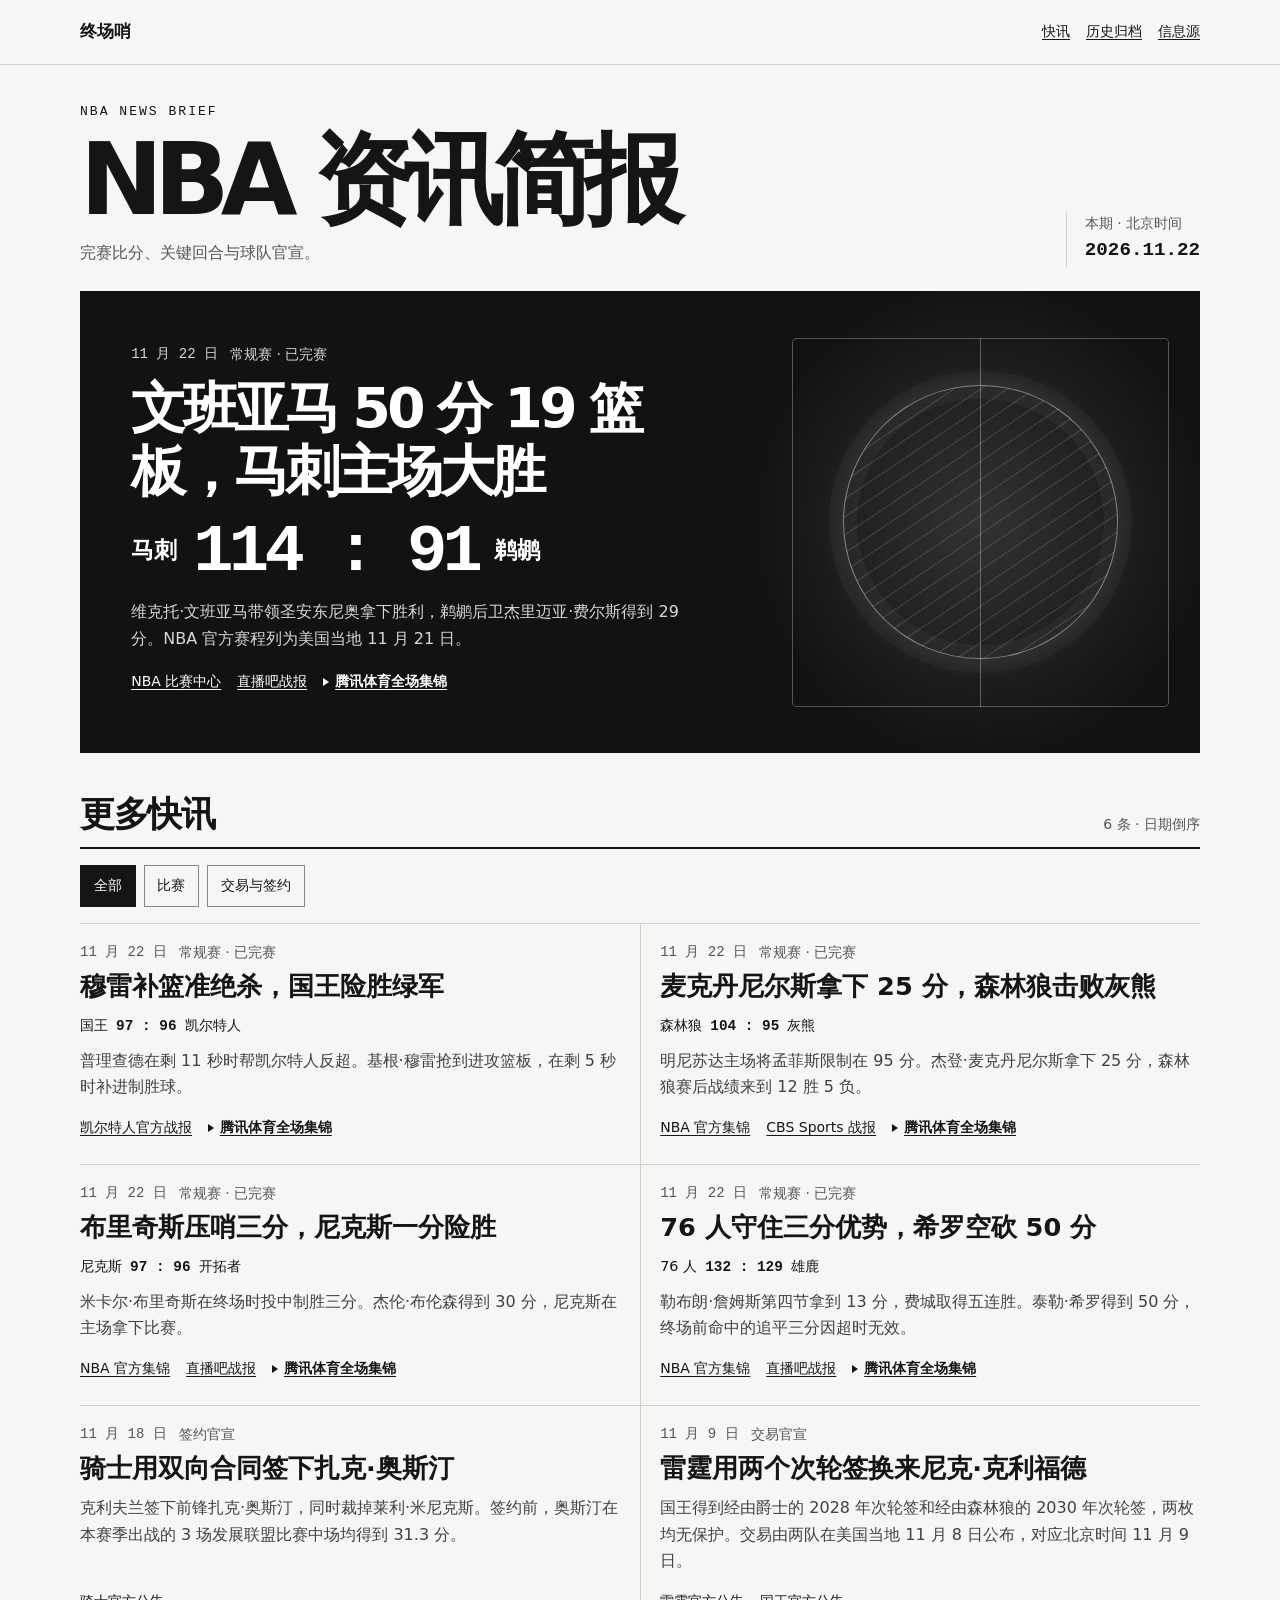
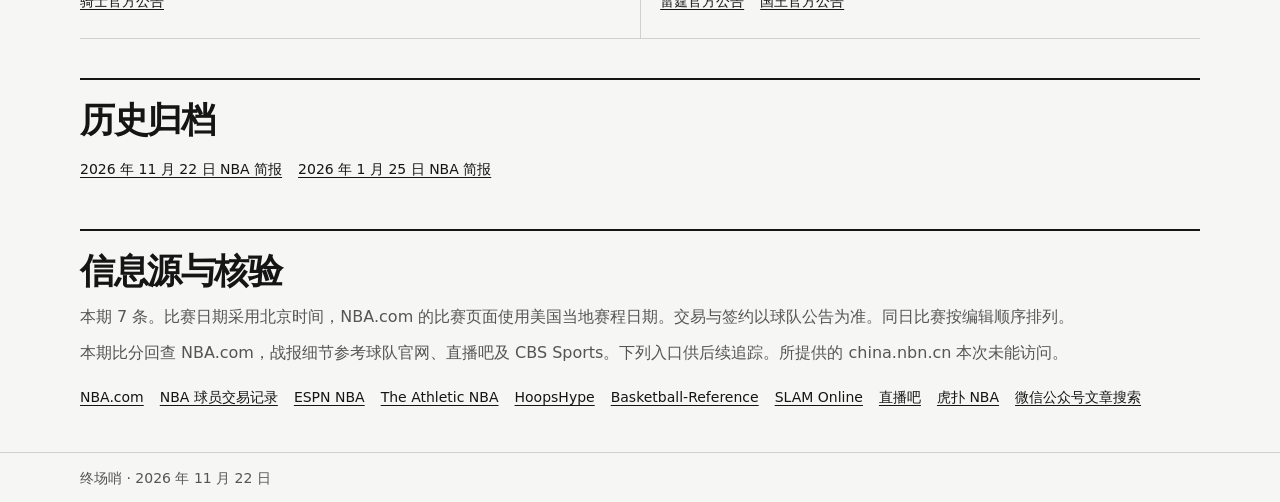
==== index.html @ c10e0331 "Add Tencent Sports full-game highlights to NBA briefs" ====
<!doctype html>
<html lang="zh-CN">
<head>
<meta charset="utf-8">
<meta name="viewport" content="width=device-width,initial-scale=1">
<meta name="description" content="面向手机阅读的 NBA 比赛战报和官方交易、签约资讯。">
<title>终场哨｜NBA 资讯简报</title>
<style>
:root{color-scheme:light;--ink:#151515;--paper:#f6f6f4;--muted:#555;--line:#d0d0cc;--mono:Consolas,"SFMono-Regular",monospace}
*{box-sizing:border-box}
body{margin:0;background:var(--paper);color:var(--ink);font:1rem/1.65 "PingFang SC","Microsoft YaHei",system-ui,sans-serif}
a{color:inherit;text-underline-offset:.24em}
a:hover{text-decoration-thickness:2px}
:focus-visible{outline:2px solid currentColor;outline-offset:4px}
.wrap{width:min(100% - 3rem,70rem);margin-inline:auto}
header{border-bottom:1px solid var(--line)}
.top{min-height:4rem;display:flex;align-items:center;justify-content:space-between;gap:1rem}
.brand{font-size:1.05rem;font-weight:800;text-decoration:none;white-space:nowrap}
nav,.links{display:flex;gap:.4rem 1rem;flex-wrap:wrap}
nav a,.links a{font-size:.875rem;display:inline-flex;align-items:center;min-height:2.5rem}
.mast{display:flex;justify-content:space-between;align-items:end;gap:1.2rem;padding:2.25rem 0 1.55rem}
.mast h1{font-size:clamp(2.65rem,8vw,6.2rem);letter-spacing:-.09em;line-height:1.08;margin:.2rem 0 .45rem}
.kicker,.issue time,.board,.score{font-family:var(--mono)}
.kicker{font-size:.82rem;letter-spacing:.15em}
.mast p,.issue,.meta,.channels p,footer{color:var(--muted)}
.mast p,.issue{margin:0}
.issue{border-left:1px solid var(--line);padding-left:1.1rem;font-size:.875rem;white-space:nowrap}
.issue time{display:block;font-size:1.2rem;font-weight:700;color:var(--ink)}
.lead{background:#121212;color:#fff;position:relative;overflow:hidden;display:grid;grid-template-columns:1.55fr 1fr}
.lead-copy{position:relative;z-index:1;padding:clamp(1.4rem,4.8vw,3.2rem)}
.meta{display:flex;gap:.3rem .75rem;flex-wrap:wrap;font-size:.875rem}
.meta time{font-family:var(--mono)}
.lead .meta,.lead-copy p{color:#d7d7d7}
.lead h2{font-size:clamp(1.95rem,4.3vw,3.7rem);letter-spacing:-.065em;line-height:1.15;margin:.7rem 0}
.lead-copy p{margin:.6rem 0}
.board{display:flex;align-items:center;gap:.75rem 1rem;flex-wrap:wrap;font-weight:700;font-size:clamp(1rem,2.4vw,1.45rem)}
.score{font-size:clamp(2.2rem,5.7vw,4.2rem);letter-spacing:-.07em;line-height:1.12}
.court{position:relative;display:grid;place-items:center;height:100%;min-height:11rem;background:radial-gradient(ellipse,#323232,#121212 73%)}
.court::before{content:"";position:absolute;inset:10% 7%;border:1px solid #ffffff47;border-radius:.3rem;background:linear-gradient(90deg,transparent calc(50% - .5px),#ffffff4d calc(50% - .5px),#ffffff4d calc(50% + .5px),transparent calc(50% + .5px))}
.court::after{content:"";width:62%;aspect-ratio:1;border-radius:50%;border:1px solid #ffffff75;box-shadow:0 0 0 14px #ffffff08,inset 0 0 0 13px #ffffff0b,0 0 32px #ffffff14;background:repeating-linear-gradient(-34deg,transparent 0 13px,#ffffff1c 14px 15px)}
.feed,.archive,.channels{margin-top:2.45rem;scroll-margin-top:1rem}
.section-head{display:flex;justify-content:space-between;align-items:end;gap:.6rem;border-bottom:2px solid;padding-bottom:.65rem}
.section-head h2,.archive h2,.channels h2{margin:0;font-size:clamp(1.5rem,3vw,2.2rem);line-height:1.25;letter-spacing:-.04em}
.section-head p{margin:0;color:var(--muted);font-size:.875rem}
.filters{display:flex;flex-wrap:wrap;gap:.5rem;margin:1rem 0}
button{background:transparent;border:1px solid #888;font:inherit;font-size:.875rem;padding:.3rem .8rem;min-height:2.65rem;cursor:pointer;color:inherit}
button[aria-pressed=true]{background:var(--ink);color:#fff;border-color:var(--ink)}
.grid{display:grid;grid-template-columns:repeat(2,minmax(0,1fr));border-top:1px solid var(--line)}
.story{min-width:0;border-bottom:1px solid var(--line);padding:1.05rem 1.2rem 1rem 0;display:flex;flex-direction:column}
.story:nth-child(even of :not([hidden])){padding-inline:1.2rem 0;border-left:1px solid var(--line)}
.story h3{margin:.35rem 0 .45rem;font-size:clamp(1.2rem,2.35vw,1.6rem);line-height:1.35}
.story p{margin:.15rem 0 .45rem;color:#414141}
.story .result{font-size:.9rem;color:var(--ink)}
.result strong{font-family:var(--mono);padding-inline:.22rem}
.story .links{margin-top:auto}
.links .video-link{font-weight:700}
.video-link::before{content:"";border-top:.33em solid transparent;border-bottom:.33em solid transparent;border-left:.47em solid currentColor;margin-right:.42em}
.archive,.channels{border-top:2px solid;padding-top:1.15rem}
.archive .links{margin-top:.45rem}
.channels{padding-bottom:2.2rem}
.channels p{margin:.65rem 0}
.channels .links{gap:.2rem 1rem}
footer{border-top:1px solid var(--line);padding:.85rem 0;font-size:.875rem}
[hidden]{display:none!important}
@media(max-width:700px){
  .wrap{width:calc(100% - 2rem)}
  .top{min-height:3.45rem}
  .mast{align-items:start;flex-direction:column;gap:.65rem;padding:1.6rem 0 1.15rem}
  .issue{display:flex;align-items:center;gap:.55rem;border:0;padding:0}
  .issue time{font-size:1rem}
  .lead,.grid{grid-template-columns:1fr}
  .court{min-height:8.5rem;max-height:8.5rem;overflow:hidden}
  .court::after{width:9.5rem}
  .story,.story:nth-child(even of :not([hidden])){padding:1rem 0;border-left:0}
  .feed,.archive,.channels{margin-top:1.65rem}
}
</style>
</head>
<body id="top">
<header><div class="wrap top"><a href="#top" class="brand">终场哨</a><nav aria-label="站内导航"><a href="#feed">快讯</a><a href="#archive">历史归档</a><a href="#sources">信息源</a></nav></div></header>
<main class="wrap">
  <div class="mast">
    <div><div class="kicker" lang="en">NBA NEWS BRIEF</div><h1>NBA 资讯简报</h1><p>完赛比分、关键回合与球队官宣。</p></div>
    <p class="issue">本期 · 北京时间 <time datetime="2026-11-22">2026.11.22</time></p>
  </div>
  <article class="lead" aria-labelledby="lead-title">
    <div class="lead-copy">
      <div class="meta"><time datetime="2026-11-22">11 月 22 日</time><span>常规赛 · 已完赛</span></div>
      <h2 id="lead-title">文班亚马 50 分 19 篮板，马刺主场大胜</h2>
      <div class="board"><span>马刺</span><strong class="score">114 : 91</strong><span>鹈鹕</span></div>
      <p>维克托·文班亚马带领圣安东尼奥拿下胜利，鹈鹕后卫杰里迈亚·费尔斯得到 29 分。NBA 官方赛程列为美国当地 11 月 21 日。</p>
      <div class="links"><a href="https://www.nba.com/game/nop-vs-sas-0022600278">NBA 比赛中心</a><a href="https://m.zhibo8.com/news/web/nba/2026-11-22/match2143978date2026vnative.htm">直播吧战报</a><a class="video-link" href="https://v.qq.com/x/cover/mzc00200uzz70wc/m4103pmkdgb.html" aria-label="马刺对鹈鹕 · 腾讯体育全场集锦">腾讯体育全场集锦</a></div>
    </div>
    <div class="court" aria-hidden="true"></div>
  </article>
  <section class="feed" id="feed" aria-labelledby="feed-title">
    <div class="section-head"><h2 id="feed-title">更多快讯</h2><p id="count" role="status">6 条 · 日期倒序</p></div>
    <div class="filters" role="group" aria-label="筛选快讯" hidden>
      <button type="button" data-filter="all" aria-pressed="true">全部</button>
      <button type="button" data-filter="game" aria-pressed="false">比赛</button>
      <button type="button" data-filter="move" aria-pressed="false">交易与签约</button>
    </div>
    <div class="grid">
        <article class="story" data-kind="game">
          <div class="meta"><time datetime="2026-11-22">11 月 22 日</time><span>常规赛 · 已完赛</span></div>
          <h3>穆雷补篮准绝杀，国王险胜绿军</h3>
          <p class="result">国王 <strong>97 : 96</strong> 凯尔特人</p>
          <p>普理查德在剩 11 秒时帮凯尔特人反超。基根·穆雷抢到进攻篮板，在剩 5 秒时补进制胜球。</p>
          <div class="links"><a href="https://www.nba.com/celtics/news/game-recap-keys-20261122-bossac">凯尔特人官方战报</a><a class="video-link" href="https://v.qq.com/x/cover/mzc002009t474q1/b4103abku36.html" aria-label="国王对凯尔特人 · 腾讯体育全场集锦">腾讯体育全场集锦</a></div>
        </article>
        <article class="story" data-kind="game">
          <div class="meta"><time datetime="2026-11-22">11 月 22 日</time><span>常规赛 · 已完赛</span></div>
          <h3>麦克丹尼尔斯拿下 25 分，森林狼击败灰熊</h3>
          <p class="result">森林狼 <strong>104 : 95</strong> 灰熊</p>
          <p>明尼苏达主场将孟菲斯限制在 95 分。杰登·麦克丹尼尔斯拿下 25 分，森林狼赛后战绩来到 12 胜 5 负。</p>
          <div class="links"><a href="https://www.nba.com/watch/video/game-recap-timberwolves-104-grizzlies-95-nov-21?collection=2026-27-game-recaps&amp;plsrc=nba">NBA 官方集锦</a><a href="https://www.cbssports.com/nba/news/timberwolves-stifle-grizzlies-behind-jaden-mcdaniels-25-points/">CBS Sports 战报</a><a class="video-link" href="https://v.qq.com/x/cover/mzc00200awmynuf/r4103neh1x5.html" aria-label="森林狼对灰熊 · 腾讯体育全场集锦">腾讯体育全场集锦</a></div>
        </article>
        <article class="story" data-kind="game">
          <div class="meta"><time datetime="2026-11-22">11 月 22 日</time><span>常规赛 · 已完赛</span></div>
          <h3>布里奇斯压哨三分，尼克斯一分险胜</h3>
          <p class="result">尼克斯 <strong>97 : 96</strong> 开拓者</p>
          <p>米卡尔·布里奇斯在终场时投中制胜三分。杰伦·布伦森得到 30 分，尼克斯在主场拿下比赛。</p>
          <div class="links"><a href="https://www.nba.com/watch/video/game-recap-knicks-97-trail-blazers-96-nov-21">NBA 官方集锦</a><a href="https://m.zhibo8.com/news/web/nba/2026-11-22/match2143975date2026vnative.htm">直播吧战报</a><a class="video-link" href="https://v.qq.com/x/cover/mzc00200pq3yfos/x410333nb81.html" aria-label="尼克斯对开拓者 · 腾讯体育全场集锦">腾讯体育全场集锦</a></div>
        </article>
        <article class="story" data-kind="game">
          <div class="meta"><time datetime="2026-11-22">11 月 22 日</time><span>常规赛 · 已完赛</span></div>
          <h3>76 人守住三分优势，希罗空砍 50 分</h3>
          <p class="result">76 人 <strong>132 : 129</strong> 雄鹿</p>
          <p>勒布朗·詹姆斯第四节拿到 13 分，费城取得五连胜。泰勒·希罗得到 50 分，终场前命中的追平三分因超时无效。</p>
          <div class="links"><a href="https://www.nba.com/watch/video/game-recap-76ers-132-bucks-129-nov-21">NBA 官方集锦</a><a href="https://m.zhibo8.com/news/web/nba/2026-11-22/match2143974date2026vnative.htm">直播吧战报</a><a class="video-link" href="https://v.qq.com/x/cover/mzc002007q9yrom/u4103wekb0u.html" aria-label="76 人对雄鹿 · 腾讯体育全场集锦">腾讯体育全场集锦</a></div>
        </article>
        <article class="story" data-kind="move">
          <div class="meta"><time datetime="2026-11-18">11 月 18 日</time><span>签约官宣</span></div>
          <h3>骑士用双向合同签下扎克·奥斯汀</h3>
          
          <p>克利夫兰签下前锋扎克·奥斯汀，同时裁掉莱利·米尼克斯。签约前，奥斯汀在本赛季出战的 3 场发展联盟比赛中场均得到 31.3 分。</p>
          <div class="links"><a href="https://www.nba.com/cavaliers/news/releases-zack-austin-261118">骑士官方公告</a></div>
        </article>
        <article class="story" data-kind="move">
          <div class="meta"><time datetime="2026-11-09">11 月 9 日</time><span>交易官宣</span></div>
          <h3>雷霆用两个次轮签换来尼克·克利福德</h3>
          
          <p>国王得到经由爵士的 2028 年次轮签和经由森林狼的 2030 年次轮签，两枚均无保护。交易由两队在美国当地 11 月 8 日公布，对应北京时间 11 月 9 日。</p>
          <div class="links"><a href="https://www.nba.com/thunder/news/nique-clifford-261108">雷霆官方公告</a><a href="https://www.nba.com/kings/news/sacramento-kings-complete-trade">国王官方公告</a></div>
        </article>
    </div>
  </section>
  <section class="archive" id="archive" aria-labelledby="archive-title">
    <h2 id="archive-title">历史归档</h2>
    <div class="links">
      <a href="./archive/2026-11-22/index.html">2026 年 11 月 22 日 NBA 简报</a>
      <a href="./archive/2026-01-25/index.html">2026 年 1 月 25 日 NBA 简报</a>
    </div>
  </section>
  <section class="channels" id="sources" aria-labelledby="sources-title">
    <h2 id="sources-title">信息源与核验</h2>
    <p>本期 7 条。比赛日期采用北京时间，NBA.com 的比赛页面使用美国当地赛程日期。交易与签约以球队公告为准。同日比赛按编辑顺序排列。</p>
    <p>本期比分回查 NBA.com，战报细节参考球队官网、直播吧及 CBS Sports。下列入口供后续追踪。所提供的 china.nbn.cn 本次未能访问。</p>
    <div class="links"><a href="https://www.nba.com/games">NBA.com</a><a href="https://www.nba.com/players/transactions">NBA 球员交易记录</a><a href="https://www.espn.com/nba/">ESPN NBA</a><a href="https://www.nytimes.com/athletic/nba/">The Athletic NBA</a><a href="https://hoopshype.com/">HoopsHype</a><a href="https://www.basketball-reference.com/">Basketball-Reference</a><a href="https://www.slamonline.com/">SLAM Online</a><a href="https://www.zhibo8.com/">直播吧</a><a href="https://nba.hupu.com/">虎扑 NBA</a><a href="https://weixin.sogou.com/weixin?type=2&amp;query=NBA">微信公众号文章搜索</a></div>
  </section>
</main>
<footer><div class="wrap">终场哨 · 2026 年 11 月 22 日</div></footer>
<script>
  const filters = document.querySelector('.filters');
  const buttons = [...filters.querySelectorAll('button')];
  const stories = [...document.querySelectorAll('.story')];
  const count = document.querySelector('#count');
  filters.hidden = false;
  filters.addEventListener('click', (event) => {
    const button = event.target.closest('button[data-filter]');
    if (!button) return;
    const selected = button.dataset.filter;
    buttons.forEach((option) => option.setAttribute('aria-pressed', String(option === button)));
    stories.forEach((story) => {
      story.hidden = selected !== 'all' && story.dataset.kind !== selected;
    });
    const visible = stories.filter((story) => !story.hidden).length;
    count.textContent = visible + ' 条 · 日期倒序';
  });
</script>
</body>
</html>
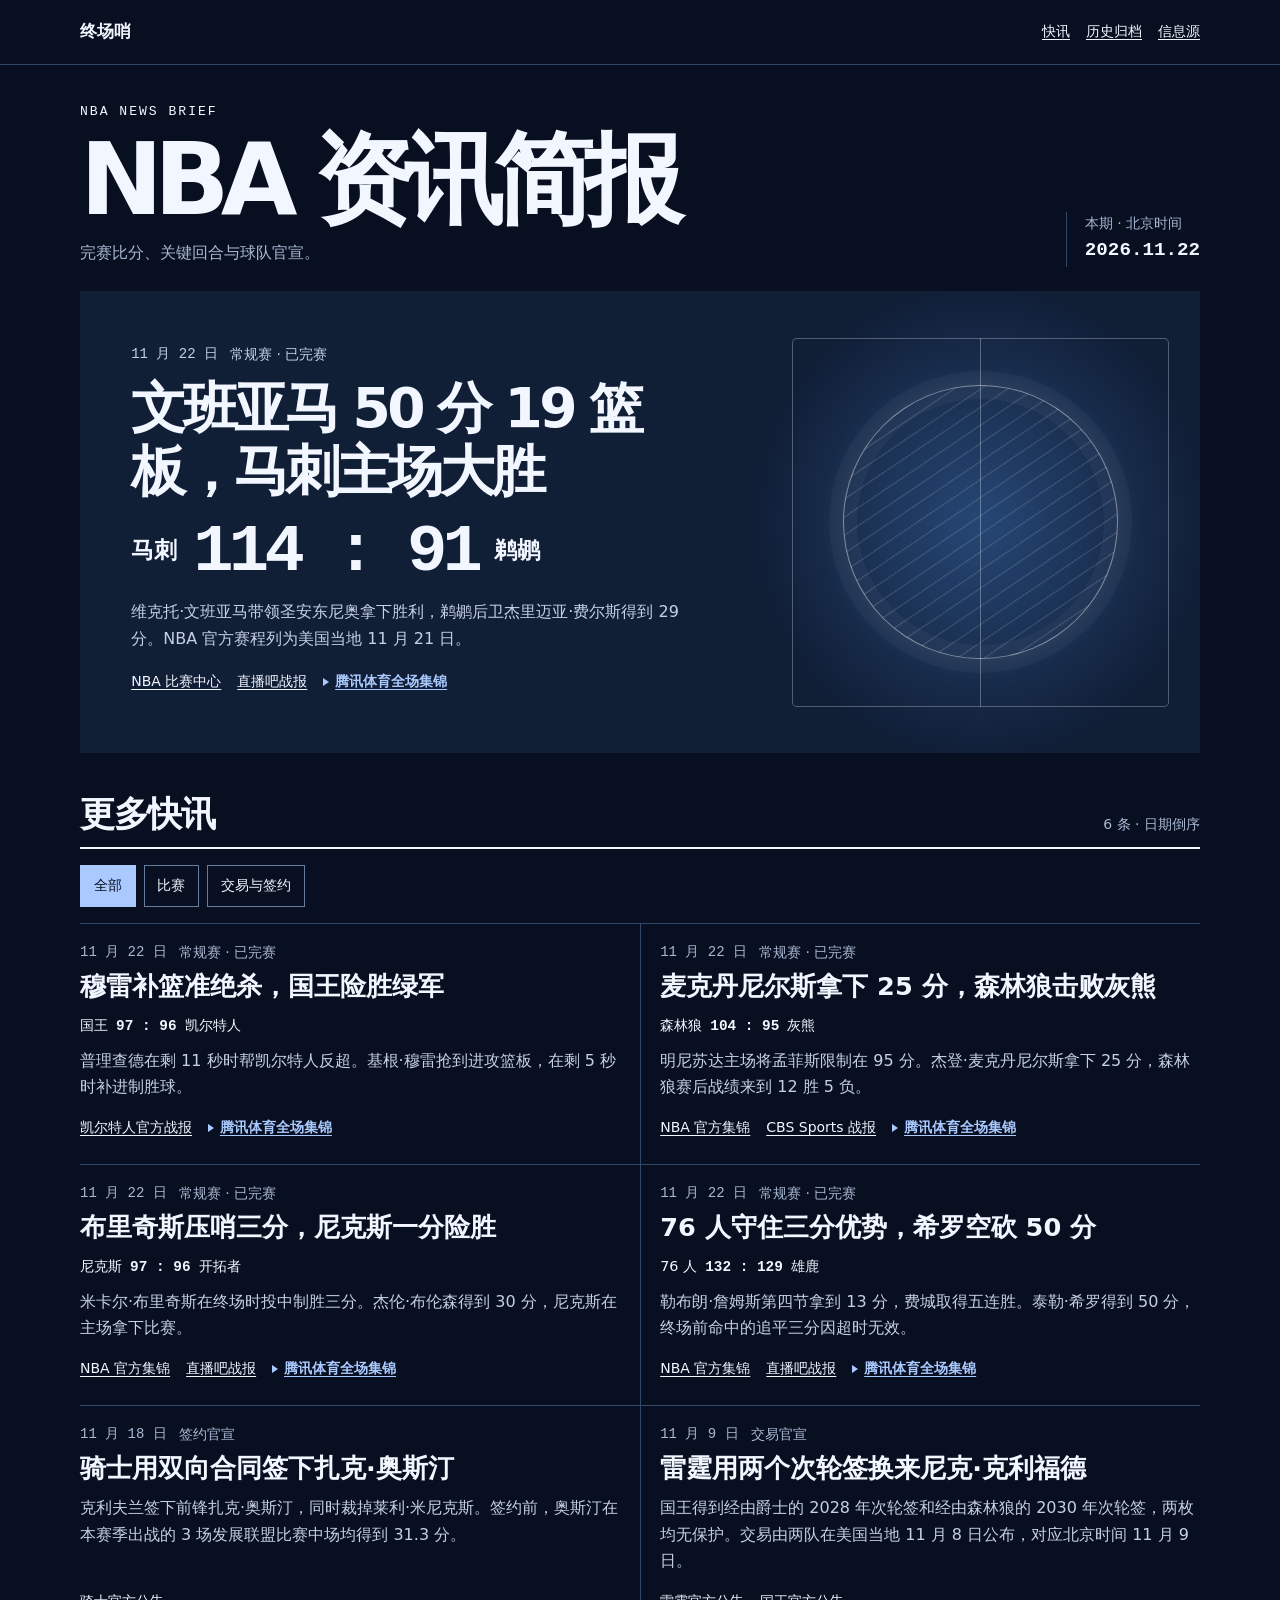
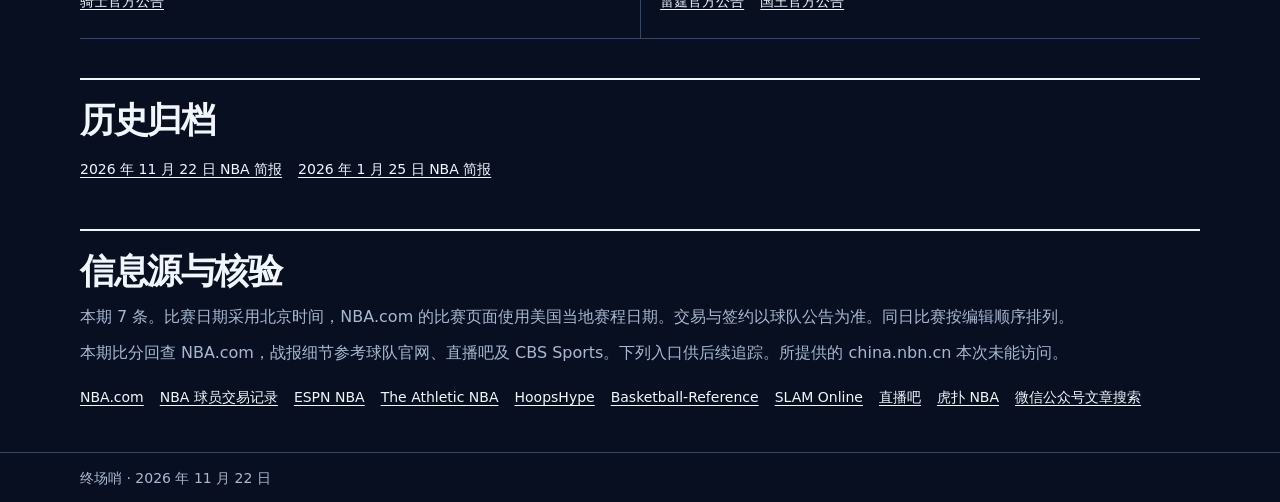
==== commit 574a7c40: "Apply a dark navy palette to NBA Daily" ====
--- a/index.html
+++ b/index.html
@@ -6,7 +6,7 @@
 <meta name="description" content="面向手机阅读的 NBA 比赛战报和官方交易、签约资讯。">
 <title>终场哨｜NBA 资讯简报</title>
 <style>
-:root{color-scheme:light;--ink:#151515;--paper:#f6f6f4;--muted:#555;--line:#d0d0cc;--mono:Consolas,"SFMono-Regular",monospace}
+:root{color-scheme:dark;--ink:#f2f6ff;--paper:#080f20;--muted:#a8b8d3;--line:#33496a;--panel:#101e36;--accent:#aacaff;--mono:Consolas,"SFMono-Regular",monospace}
 *{box-sizing:border-box}
 body{margin:0;background:var(--paper);color:var(--ink);font:1rem/1.65 "PingFang SC","Microsoft YaHei",system-ui,sans-serif}
 a{color:inherit;text-underline-offset:.24em}
@@ -26,16 +26,16 @@
 .mast p,.issue{margin:0}
 .issue{border-left:1px solid var(--line);padding-left:1.1rem;font-size:.875rem;white-space:nowrap}
 .issue time{display:block;font-size:1.2rem;font-weight:700;color:var(--ink)}
-.lead{background:#121212;color:#fff;position:relative;overflow:hidden;display:grid;grid-template-columns:1.55fr 1fr}
+.lead{background:var(--panel);color:var(--ink);position:relative;overflow:hidden;display:grid;grid-template-columns:1.55fr 1fr}
 .lead-copy{position:relative;z-index:1;padding:clamp(1.4rem,4.8vw,3.2rem)}
 .meta{display:flex;gap:.3rem .75rem;flex-wrap:wrap;font-size:.875rem}
 .meta time{font-family:var(--mono)}
-.lead .meta,.lead-copy p{color:#d7d7d7}
+.lead .meta,.lead-copy p{color:#c5d0e3}
 .lead h2{font-size:clamp(1.95rem,4.3vw,3.7rem);letter-spacing:-.065em;line-height:1.15;margin:.7rem 0}
 .lead-copy p{margin:.6rem 0}
 .board{display:flex;align-items:center;gap:.75rem 1rem;flex-wrap:wrap;font-weight:700;font-size:clamp(1rem,2.4vw,1.45rem)}
 .score{font-size:clamp(2.2rem,5.7vw,4.2rem);letter-spacing:-.07em;line-height:1.12}
-.court{position:relative;display:grid;place-items:center;height:100%;min-height:11rem;background:radial-gradient(ellipse,#323232,#121212 73%)}
+.court{position:relative;display:grid;place-items:center;height:100%;min-height:11rem;background:radial-gradient(ellipse,#264775,var(--panel) 73%)}
 .court::before{content:"";position:absolute;inset:10% 7%;border:1px solid #ffffff47;border-radius:.3rem;background:linear-gradient(90deg,transparent calc(50% - .5px),#ffffff4d calc(50% - .5px),#ffffff4d calc(50% + .5px),transparent calc(50% + .5px))}
 .court::after{content:"";width:62%;aspect-ratio:1;border-radius:50%;border:1px solid #ffffff75;box-shadow:0 0 0 14px #ffffff08,inset 0 0 0 13px #ffffff0b,0 0 32px #ffffff14;background:repeating-linear-gradient(-34deg,transparent 0 13px,#ffffff1c 14px 15px)}
 .feed,.archive,.channels{margin-top:2.45rem;scroll-margin-top:1rem}
@@ -43,17 +43,17 @@
 .section-head h2,.archive h2,.channels h2{margin:0;font-size:clamp(1.5rem,3vw,2.2rem);line-height:1.25;letter-spacing:-.04em}
 .section-head p{margin:0;color:var(--muted);font-size:.875rem}
 .filters{display:flex;flex-wrap:wrap;gap:.5rem;margin:1rem 0}
-button{background:transparent;border:1px solid #888;font:inherit;font-size:.875rem;padding:.3rem .8rem;min-height:2.65rem;cursor:pointer;color:inherit}
-button[aria-pressed=true]{background:var(--ink);color:#fff;border-color:var(--ink)}
+button{background:transparent;border:1px solid #647c9f;font:inherit;font-size:.875rem;padding:.3rem .8rem;min-height:2.65rem;cursor:pointer;color:inherit}
+button[aria-pressed=true]{background:var(--accent);color:var(--paper);border-color:var(--accent)}
 .grid{display:grid;grid-template-columns:repeat(2,minmax(0,1fr));border-top:1px solid var(--line)}
 .story{min-width:0;border-bottom:1px solid var(--line);padding:1.05rem 1.2rem 1rem 0;display:flex;flex-direction:column}
 .story:nth-child(even of :not([hidden])){padding-inline:1.2rem 0;border-left:1px solid var(--line)}
 .story h3{margin:.35rem 0 .45rem;font-size:clamp(1.2rem,2.35vw,1.6rem);line-height:1.35}
-.story p{margin:.15rem 0 .45rem;color:#414141}
+.story p{margin:.15rem 0 .45rem;color:#c5d0e3}
 .story .result{font-size:.9rem;color:var(--ink)}
 .result strong{font-family:var(--mono);padding-inline:.22rem}
 .story .links{margin-top:auto}
-.links .video-link{font-weight:700}
+.links .video-link{color:var(--accent);font-weight:700}
 .video-link::before{content:"";border-top:.33em solid transparent;border-bottom:.33em solid transparent;border-left:.47em solid currentColor;margin-right:.42em}
 .archive,.channels{border-top:2px solid;padding-top:1.15rem}
 .archive .links{margin-top:.45rem}
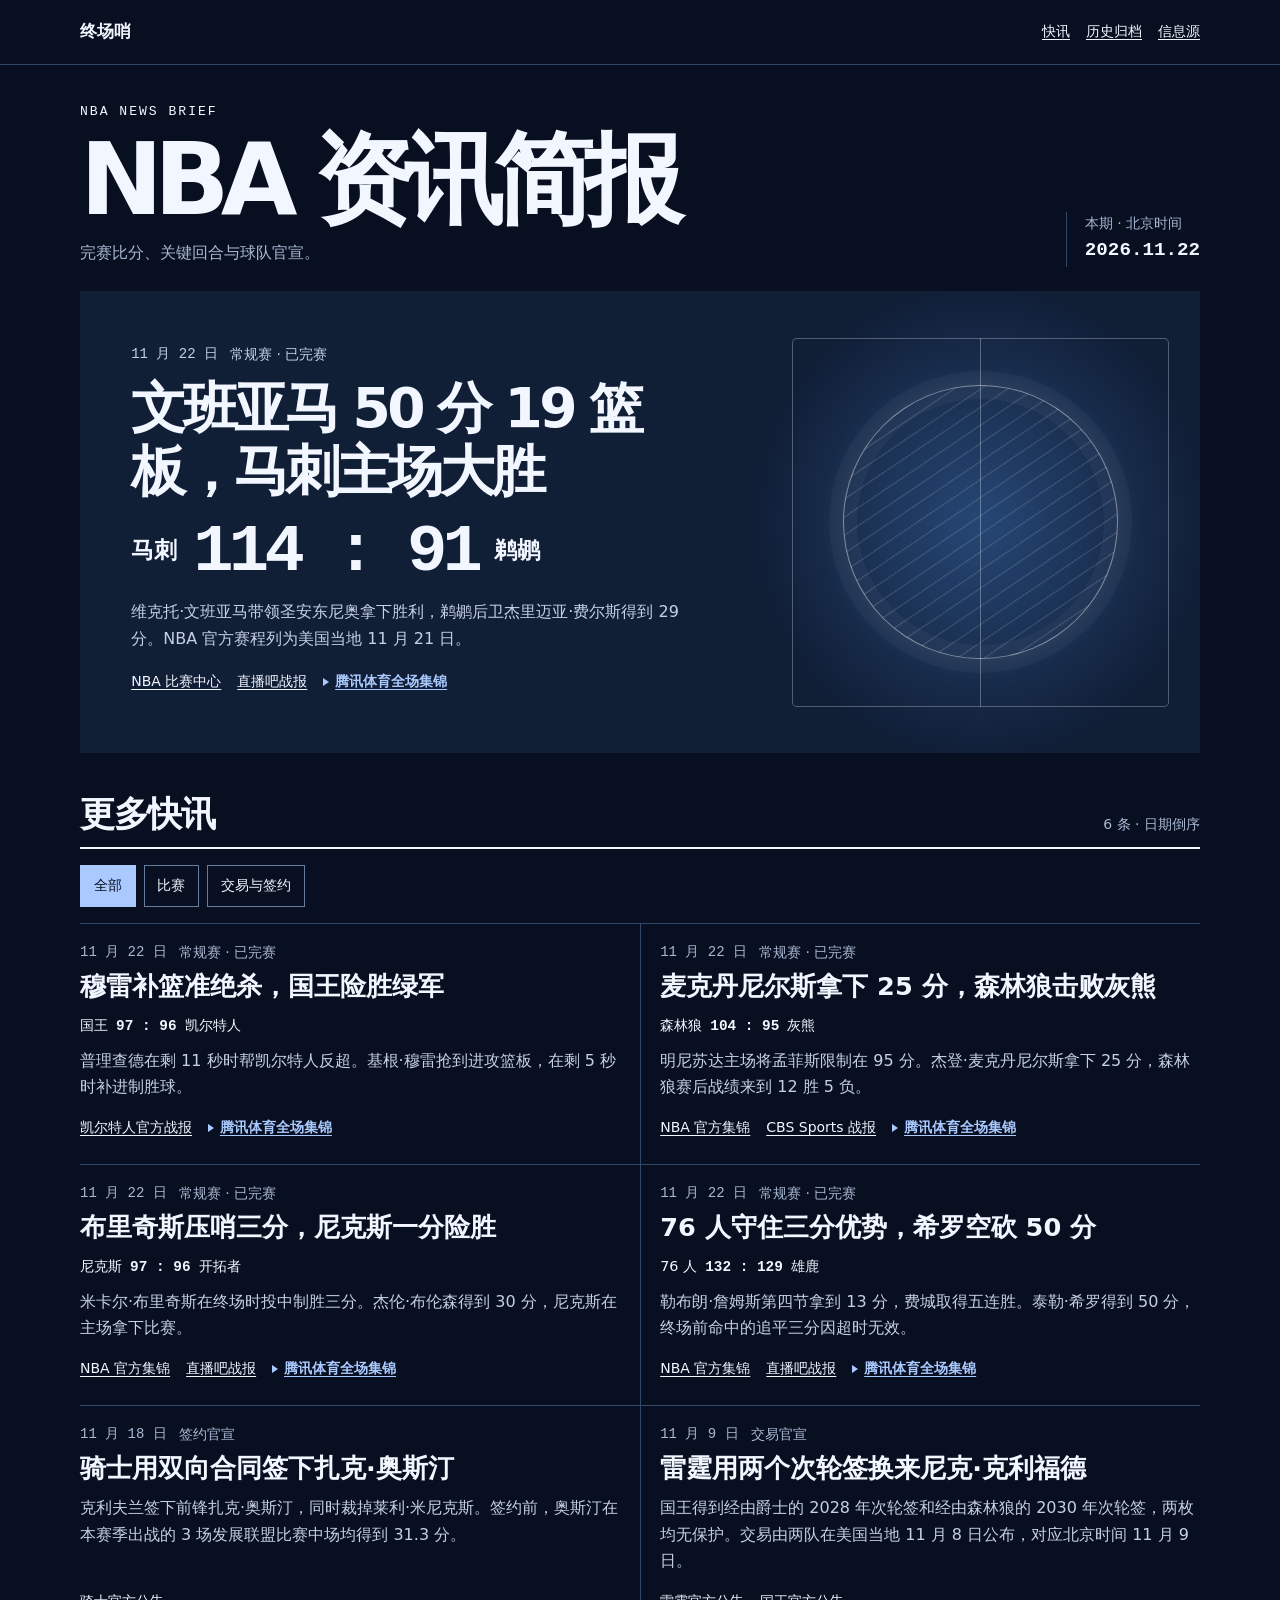
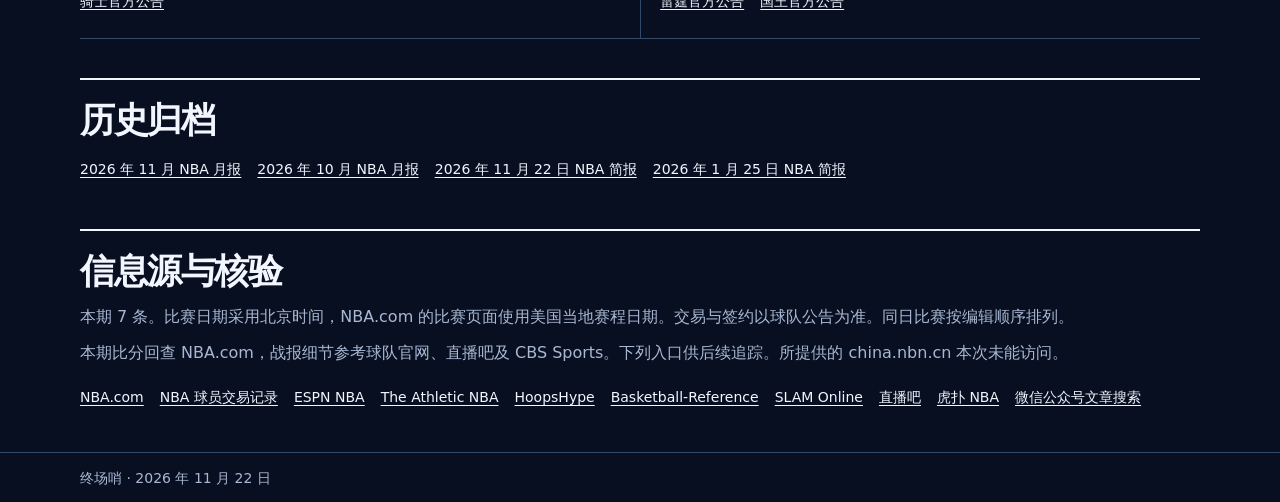
==== commit 69f06f04: "Publish October and November 2026 NBA monthly briefs" ====
--- a/index.html
+++ b/index.html
@@ -148,6 +148,8 @@
   <section class="archive" id="archive" aria-labelledby="archive-title">
     <h2 id="archive-title">历史归档</h2>
     <div class="links">
+      <a href="./archive/2026-11/index.html">2026 年 11 月 NBA 月报</a>
+      <a href="./archive/2026-10/index.html">2026 年 10 月 NBA 月报</a>
       <a href="./archive/2026-11-22/index.html">2026 年 11 月 22 日 NBA 简报</a>
       <a href="./archive/2026-01-25/index.html">2026 年 1 月 25 日 NBA 简报</a>
     </div>
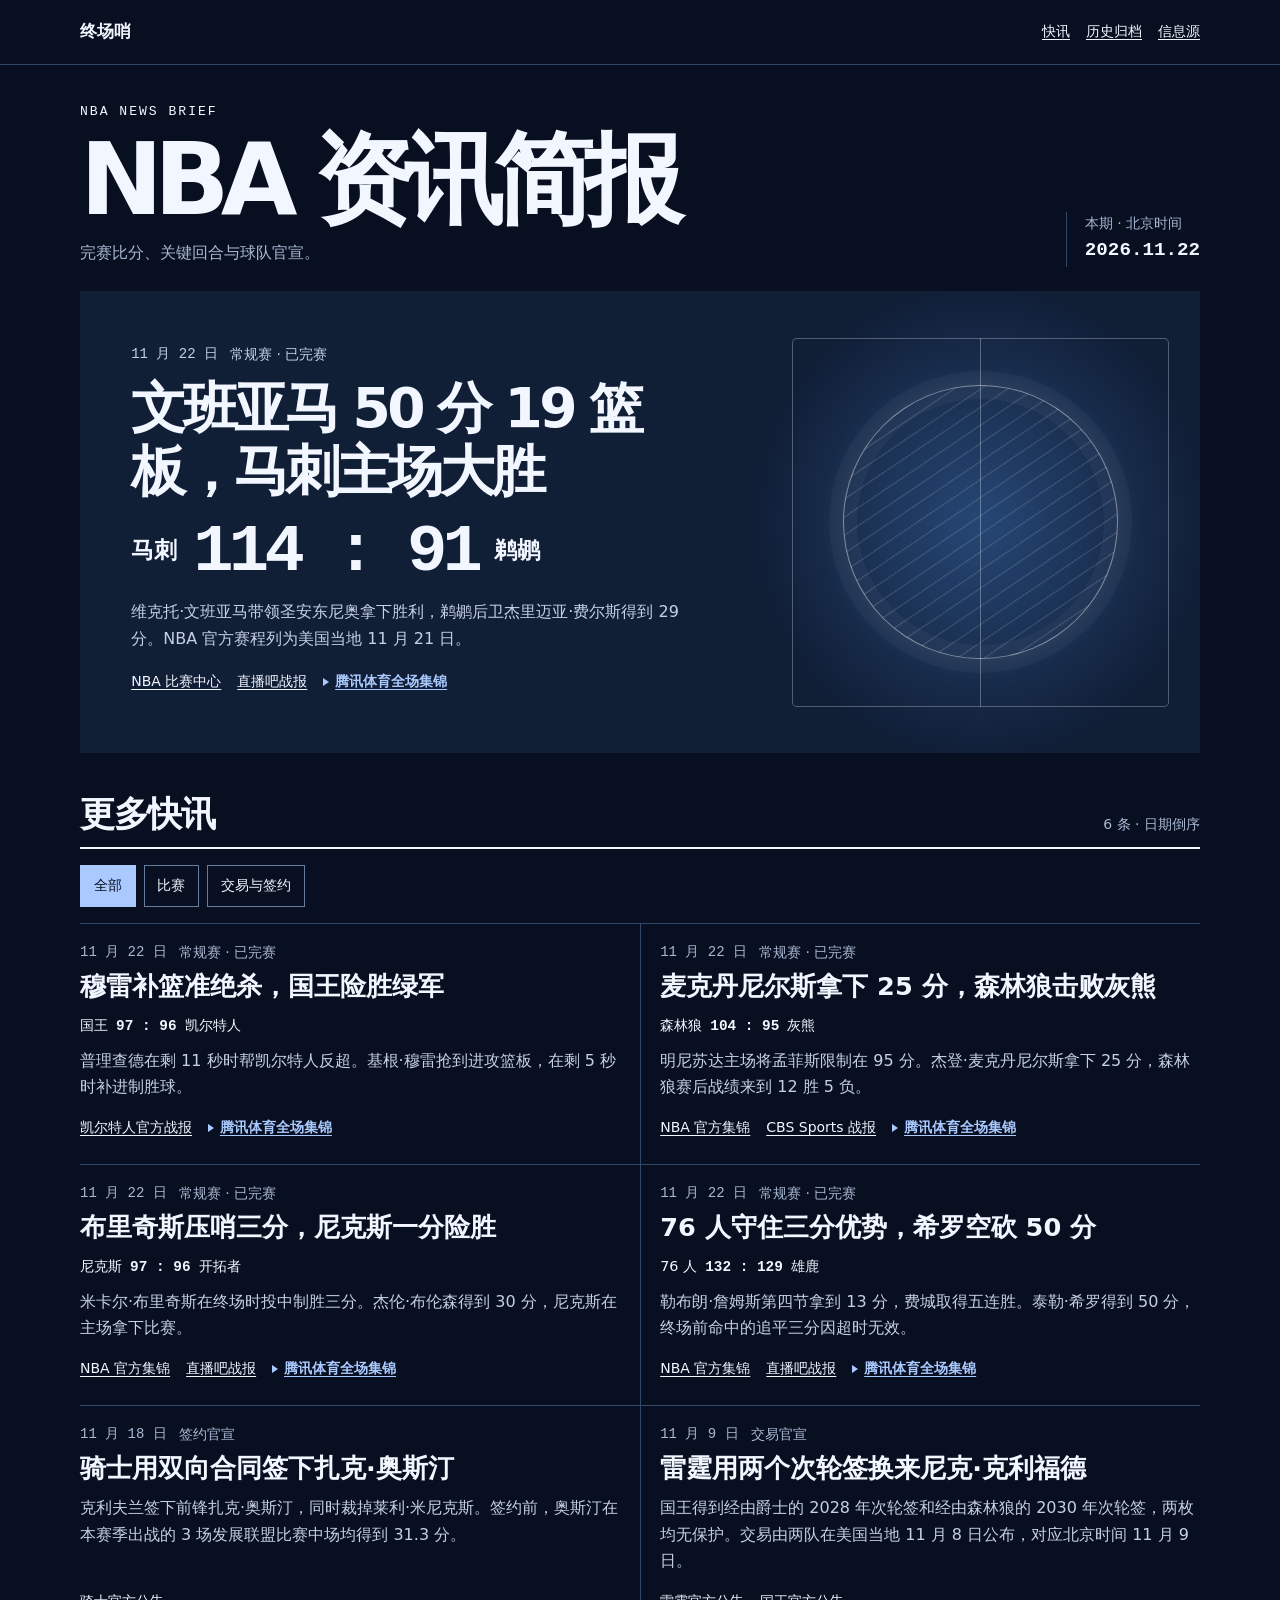
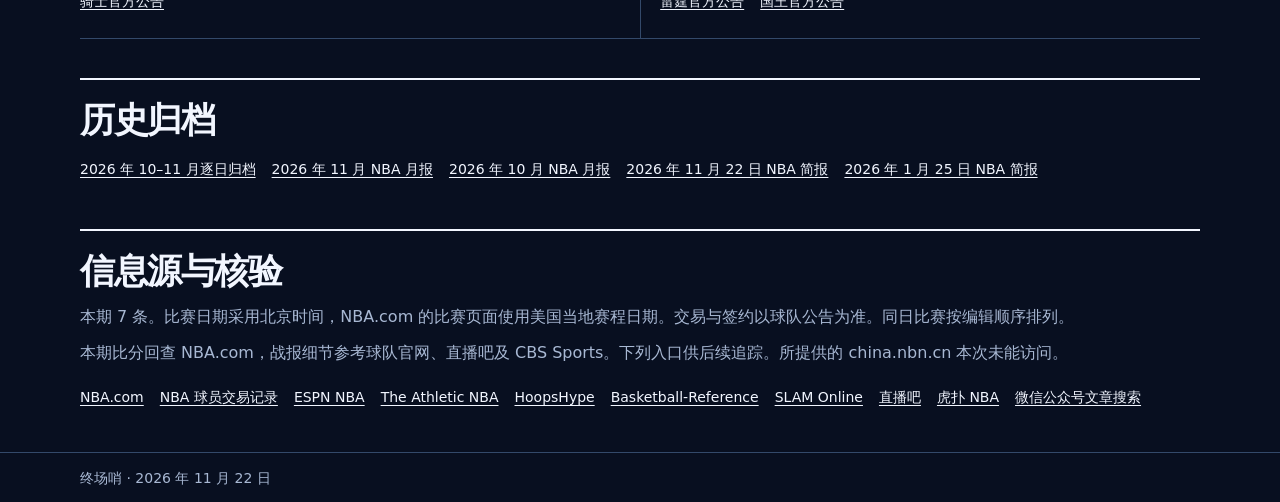
==== commit e5f87b49: "Add an NBA daily archive for October and November 2026" ====
--- a/index.html
+++ b/index.html
@@ -148,6 +148,7 @@
   <section class="archive" id="archive" aria-labelledby="archive-title">
     <h2 id="archive-title">历史归档</h2>
     <div class="links">
+      <a href="./archive/daily/index.html">2026 年 10–11 月逐日归档</a>
       <a href="./archive/2026-11/index.html">2026 年 11 月 NBA 月报</a>
       <a href="./archive/2026-10/index.html">2026 年 10 月 NBA 月报</a>
       <a href="./archive/2026-11-22/index.html">2026 年 11 月 22 日 NBA 简报</a>
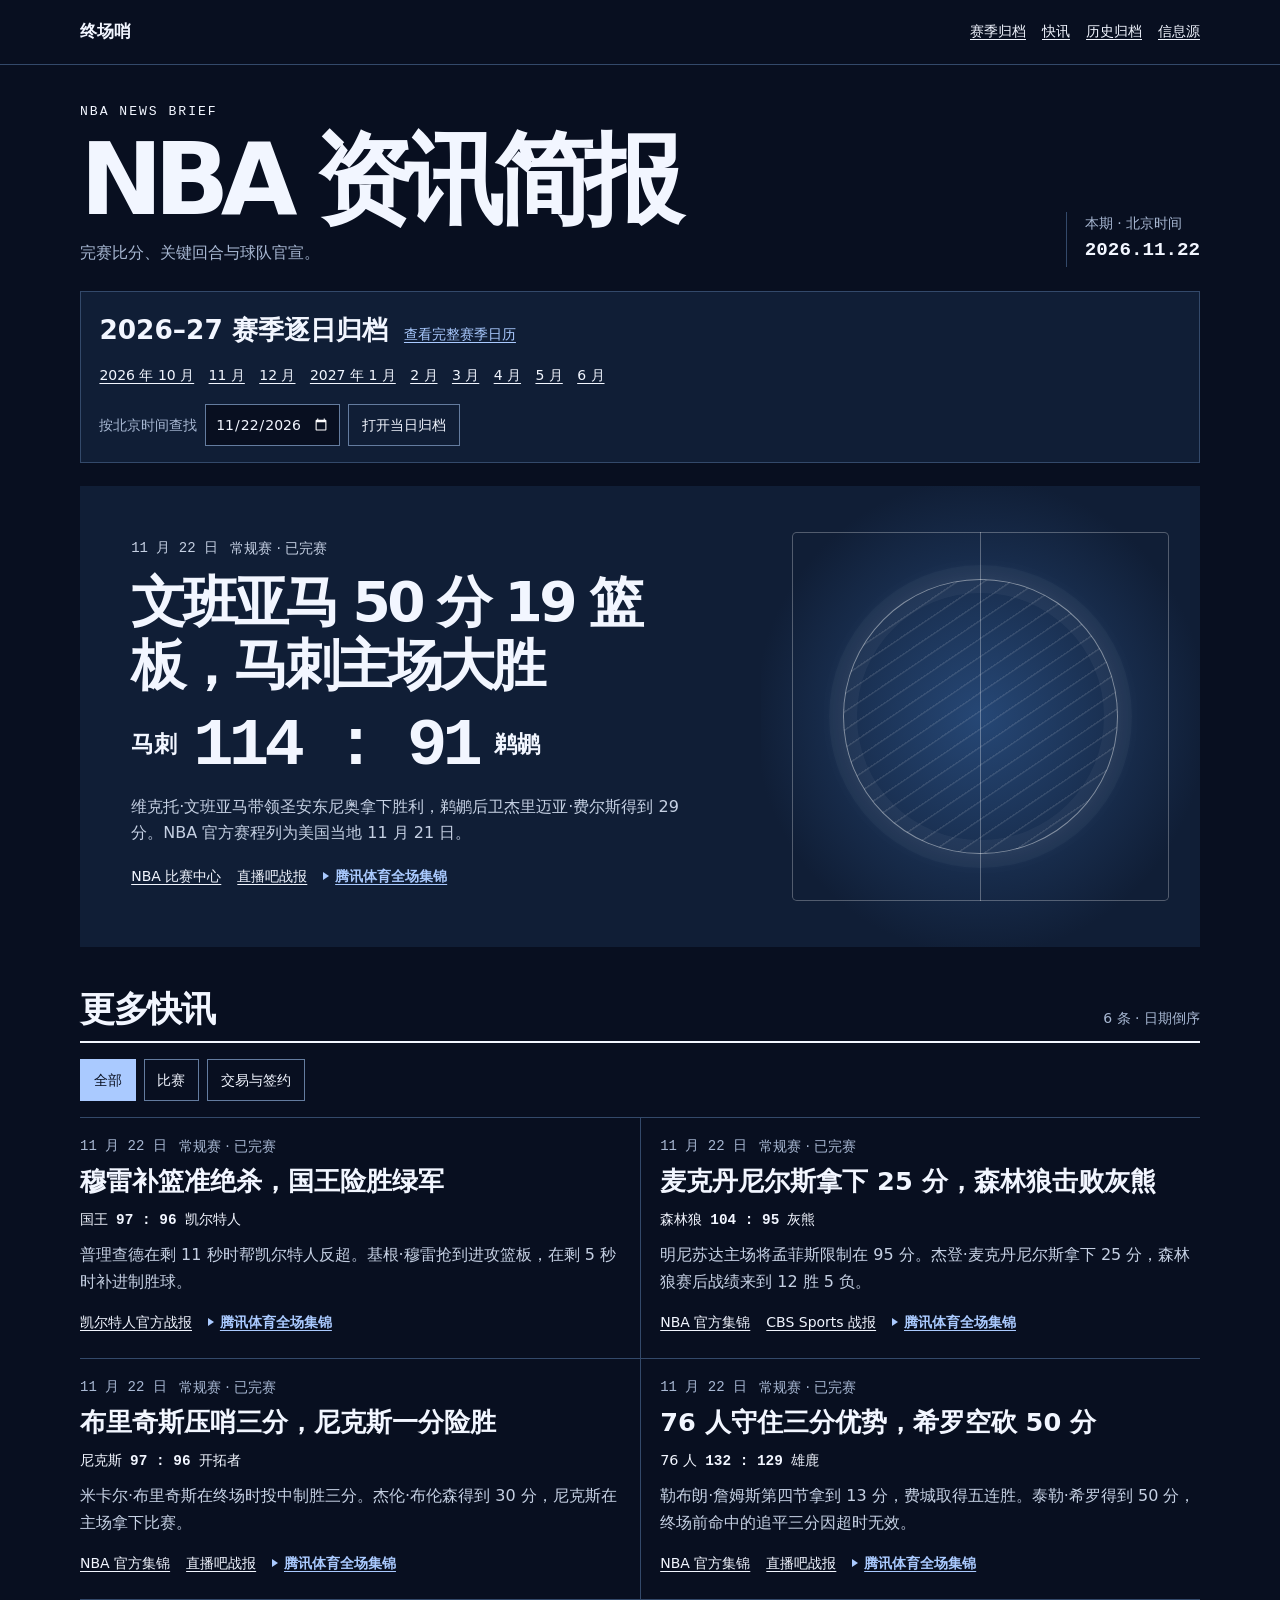
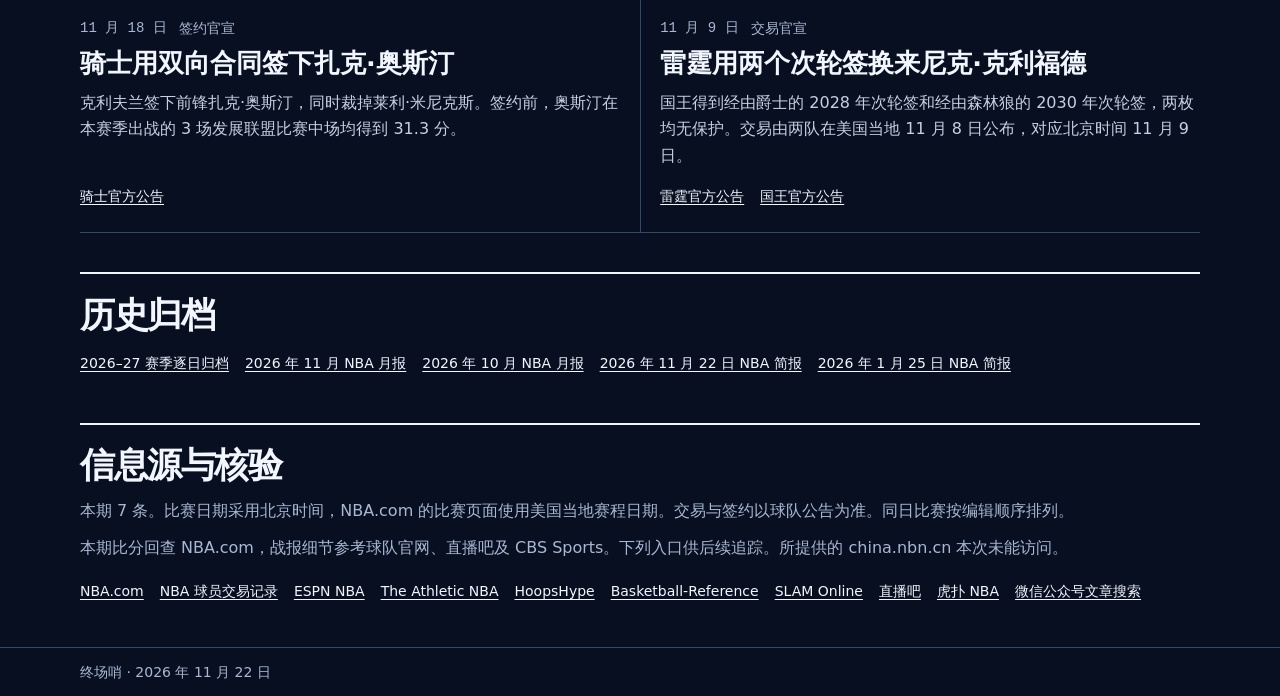
==== commit 5f419b8e: "Publish the 2026–27 season archive and homepage navigation" ====
--- a/index.html
+++ b/index.html
@@ -26,6 +26,14 @@
 .mast p,.issue{margin:0}
 .issue{border-left:1px solid var(--line);padding-left:1.1rem;font-size:.875rem;white-space:nowrap}
 .issue time{display:block;font-size:1.2rem;font-weight:700;color:var(--ink)}
+.season-archive{margin:0 0 1.4rem;padding:1rem 1.15rem;border:1px solid var(--line);background:var(--panel);scroll-margin-top:1rem}
+.season-heading{display:flex;align-items:baseline;flex-wrap:wrap;gap:.25rem 1rem}
+.season-heading h2{margin:0;font-size:clamp(1.25rem,3vw,1.65rem)}
+.season-heading a{color:var(--accent);font-size:.875rem}
+.season-archive nav{gap:.1rem .9rem;margin:.25rem 0 .5rem}
+.season-date{display:flex;align-items:center;flex-wrap:wrap;gap:.5rem}
+.season-date label{font-size:.875rem;color:var(--muted)}
+.season-date input{min-height:2.65rem;border:1px solid #647c9f;background:var(--paper);color:var(--ink);padding:.3rem .55rem;font:inherit;font-size:.875rem}
 .lead{background:var(--panel);color:var(--ink);position:relative;overflow:hidden;display:grid;grid-template-columns:1.55fr 1fr}
 .lead-copy{position:relative;z-index:1;padding:clamp(1.4rem,4.8vw,3.2rem)}
 .meta{display:flex;gap:.3rem .75rem;flex-wrap:wrap;font-size:.875rem}
@@ -77,12 +85,34 @@
 </style>
 </head>
 <body id="top">
-<header><div class="wrap top"><a href="#top" class="brand">终场哨</a><nav aria-label="站内导航"><a href="#feed">快讯</a><a href="#archive">历史归档</a><a href="#sources">信息源</a></nav></div></header>
+<header><div class="wrap top"><a href="#top" class="brand">终场哨</a><nav aria-label="站内导航"><a href="#season">赛季归档</a><a href="#feed">快讯</a><a href="#archive">历史归档</a><a href="#sources">信息源</a></nav></div></header>
 <main class="wrap">
   <div class="mast">
     <div><div class="kicker" lang="en">NBA NEWS BRIEF</div><h1>NBA 资讯简报</h1><p>完赛比分、关键回合与球队官宣。</p></div>
     <p class="issue">本期 · 北京时间 <time datetime="2026-11-22">2026.11.22</time></p>
   </div>
+  <section class="season-archive" id="season" aria-labelledby="season-title">
+    <div class="season-heading">
+      <h2 id="season-title">2026–27 赛季逐日归档</h2>
+      <a href="./archive/daily/index.html">查看完整赛季日历</a>
+    </div>
+    <nav aria-label="按月查看赛季归档">
+      <a href="./archive/daily/index.html#2026-10">2026 年 10 月</a>
+      <a href="./archive/daily/index.html#2026-11">11 月</a>
+      <a href="./archive/daily/index.html#2026-12">12 月</a>
+      <a href="./archive/daily/index.html#2027-01">2027 年 1 月</a>
+      <a href="./archive/daily/index.html#2027-02">2 月</a>
+      <a href="./archive/daily/index.html#2027-03">3 月</a>
+      <a href="./archive/daily/index.html#2027-04">4 月</a>
+      <a href="./archive/daily/index.html#2027-05">5 月</a>
+      <a href="./archive/daily/index.html#2027-06">6 月</a>
+    </nav>
+    <form class="season-date" action="./archive/daily/index.html">
+      <label for="season-date">按北京时间查找</label>
+      <input id="season-date" name="date" type="date" min="2026-10-01" max="2027-06-30" value="2026-11-22" required>
+      <button type="submit">打开当日归档</button>
+    </form>
+  </section>
   <article class="lead" aria-labelledby="lead-title">
     <div class="lead-copy">
       <div class="meta"><time datetime="2026-11-22">11 月 22 日</time><span>常规赛 · 已完赛</span></div>
@@ -148,7 +178,7 @@
   <section class="archive" id="archive" aria-labelledby="archive-title">
     <h2 id="archive-title">历史归档</h2>
     <div class="links">
-      <a href="./archive/daily/index.html">2026 年 10–11 月逐日归档</a>
+      <a href="./archive/daily/index.html">2026–27 赛季逐日归档</a>
       <a href="./archive/2026-11/index.html">2026 年 11 月 NBA 月报</a>
       <a href="./archive/2026-10/index.html">2026 年 10 月 NBA 月报</a>
       <a href="./archive/2026-11-22/index.html">2026 年 11 月 22 日 NBA 简报</a>
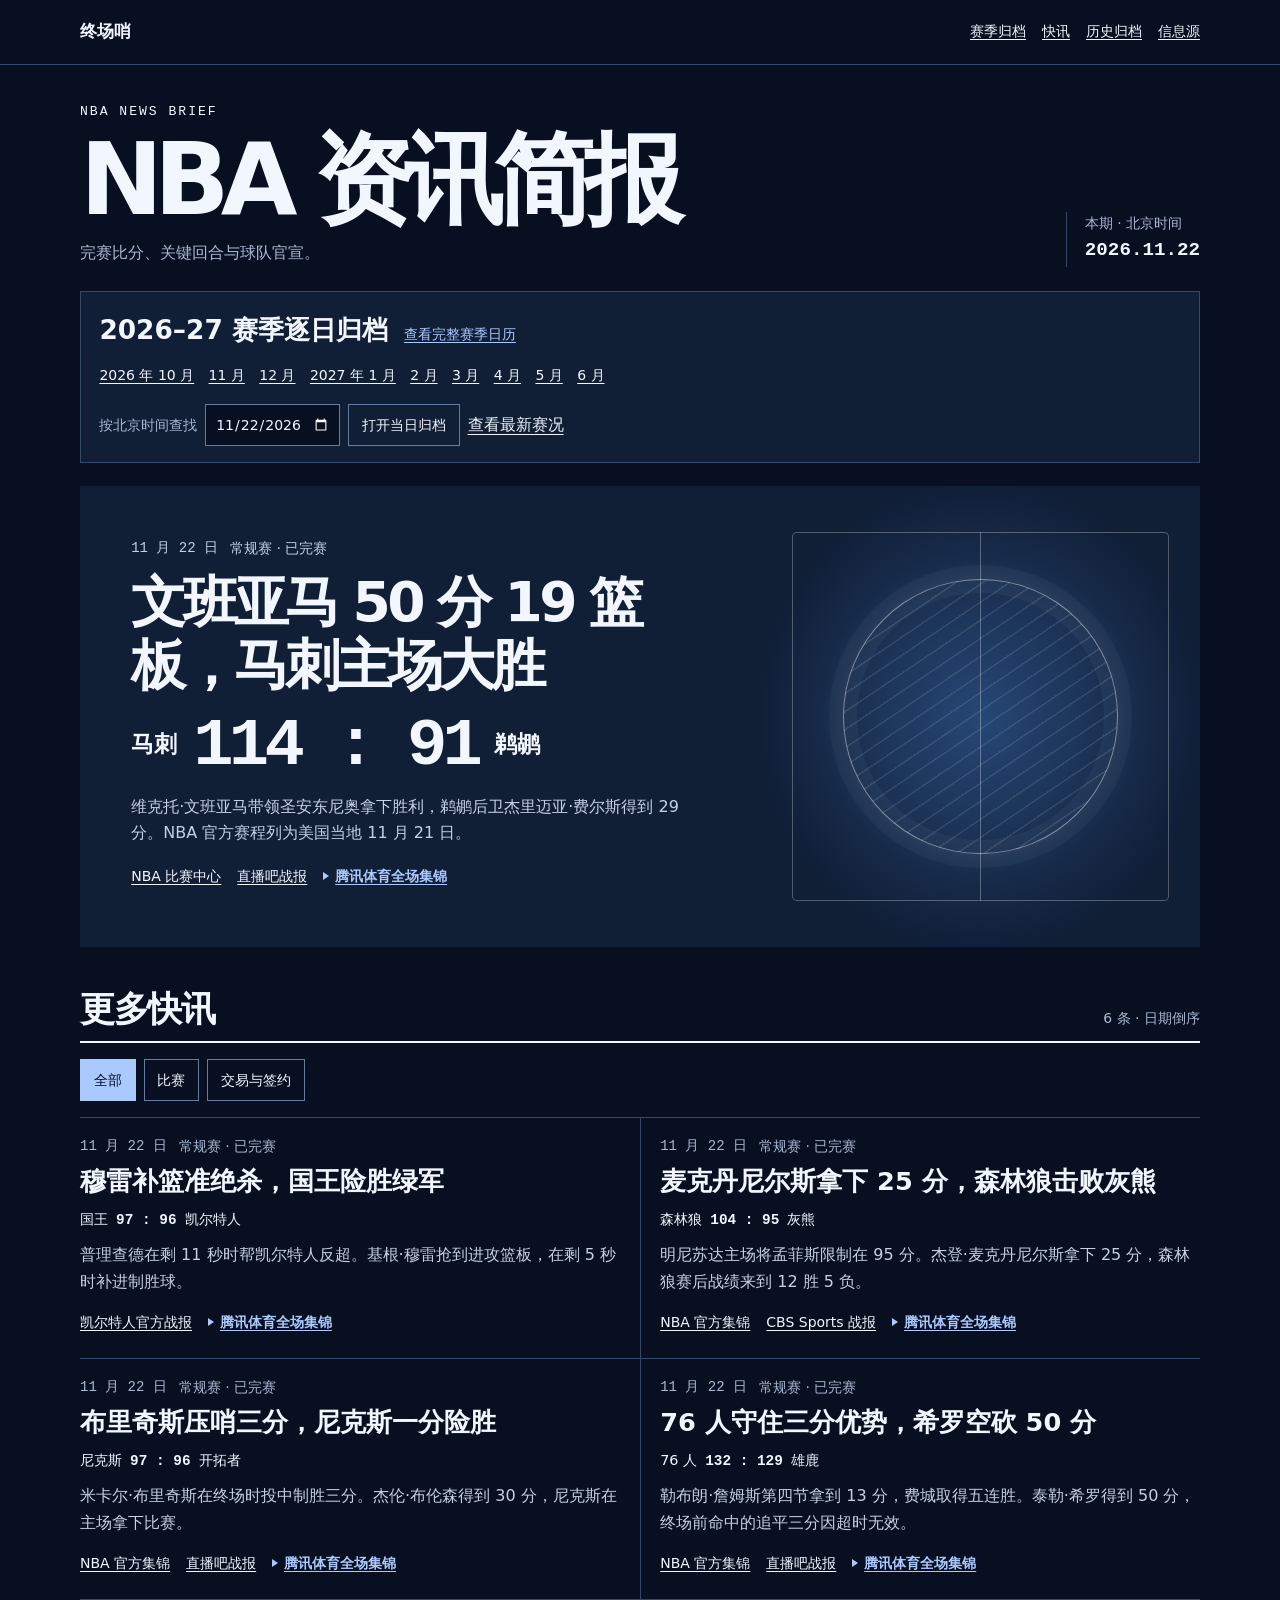
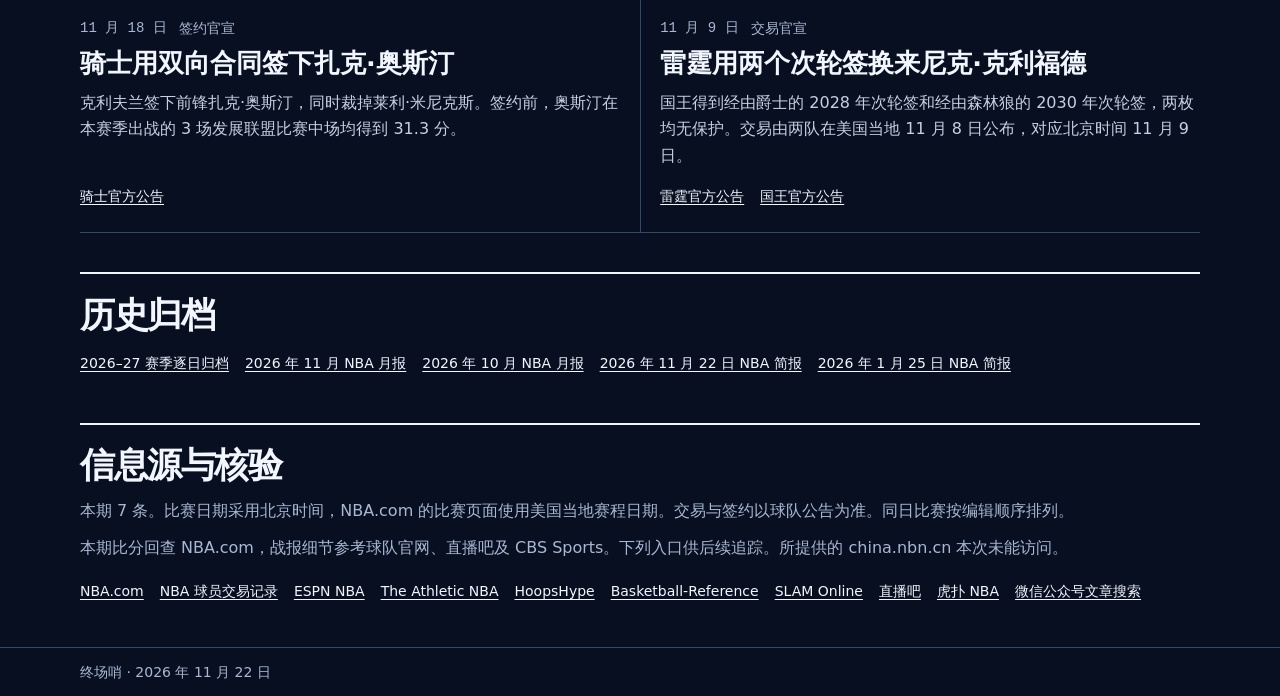
==== commit 77405470: "Add verified NBA score refresh and latest scores navigation" ====
--- a/index.html
+++ b/index.html
@@ -111,8 +111,17 @@
       <label for="season-date">按北京时间查找</label>
       <input id="season-date" name="date" type="date" min="2026-10-01" max="2027-06-30" value="2026-11-22" required>
       <button type="submit">打开当日归档</button>
+      <a id="latest-scores" href="./archive/daily/index.html?date=2026-11-22">查看最新赛况</a>
     </form>
   </section>
+  <script src="./archive/daily/data.js?v=2"></script>
+  <script>
+    if (typeof nbaArchiveData !== 'undefined') {
+      const { cutoff } = nbaArchiveData;
+      document.querySelector('#season-date').value = cutoff;
+      document.querySelector('#latest-scores').href = './archive/daily/index.html?date=' + cutoff;
+    }
+  </script>
   <article class="lead" aria-labelledby="lead-title">
     <div class="lead-copy">
       <div class="meta"><time datetime="2026-11-22">11 月 22 日</time><span>常规赛 · 已完赛</span></div>
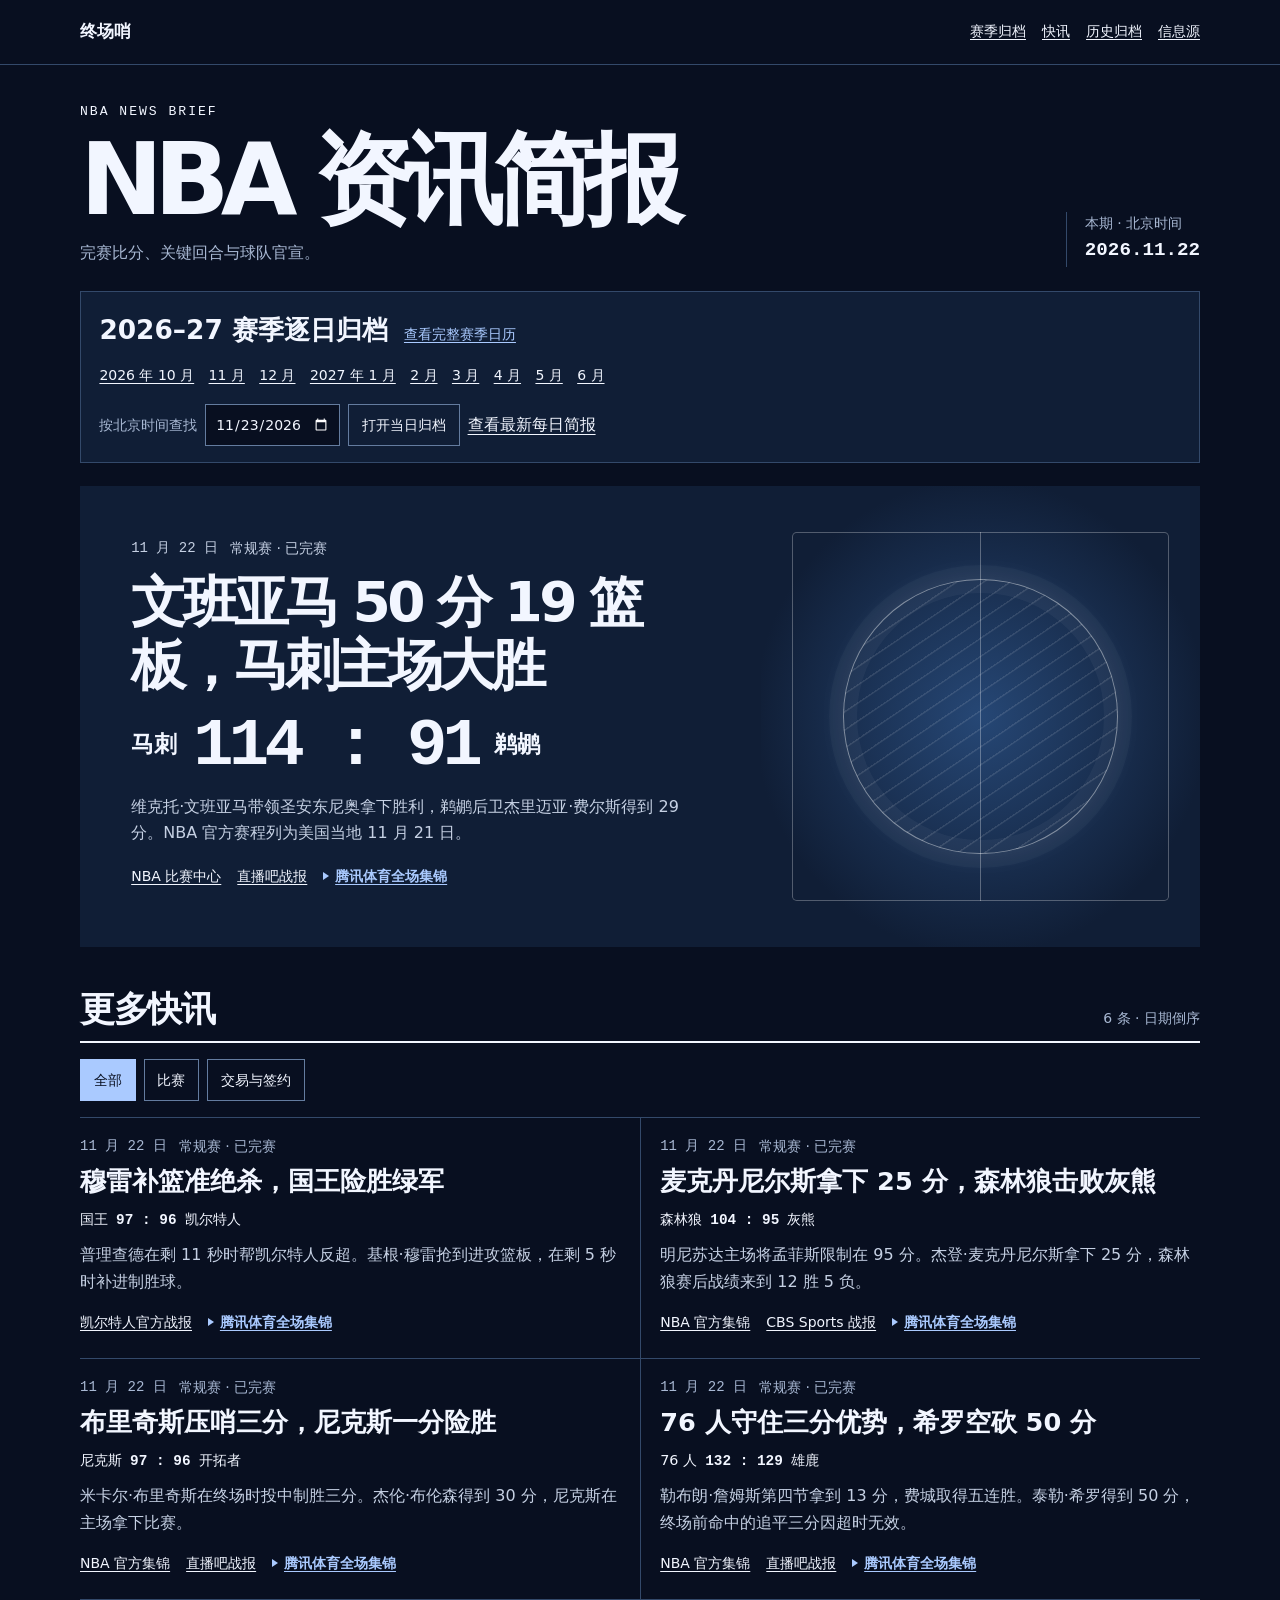
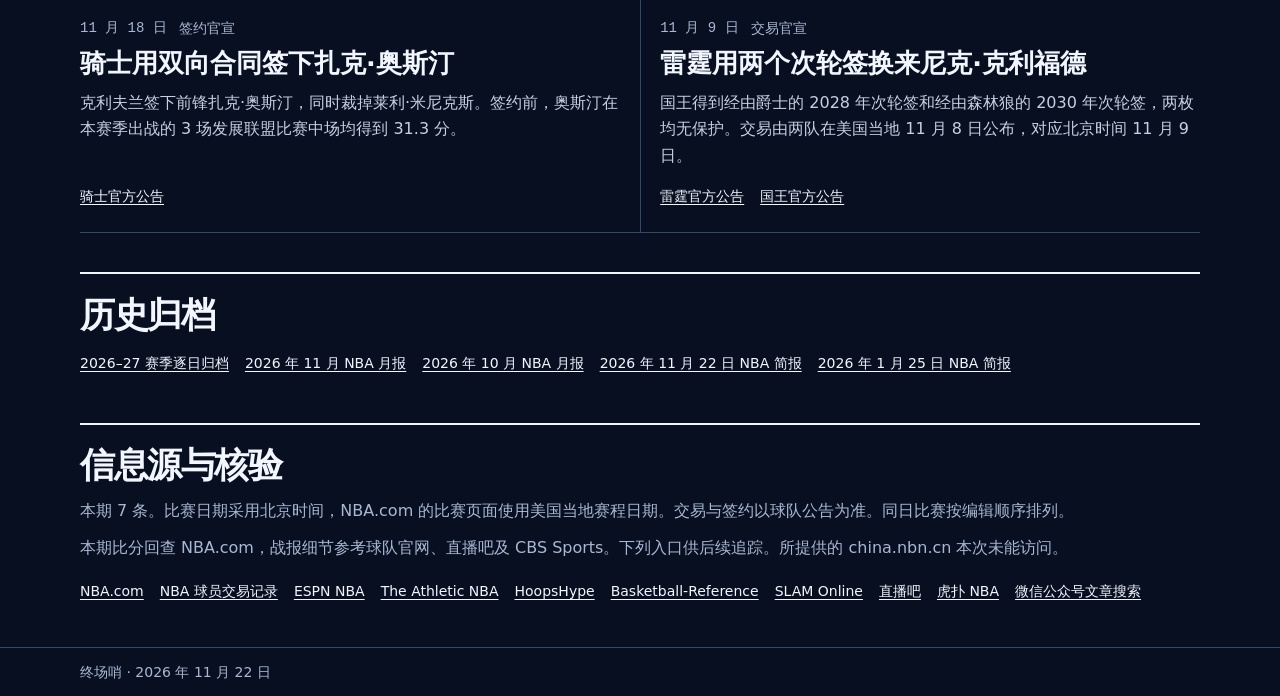
==== commit 093e662b: "Generate daily NBA briefs and schedule a 14:00 Beijing refresh" ====
--- a/index.html
+++ b/index.html
@@ -111,7 +111,7 @@
       <label for="season-date">按北京时间查找</label>
       <input id="season-date" name="date" type="date" min="2026-10-01" max="2027-06-30" value="2026-11-22" required>
       <button type="submit">打开当日归档</button>
-      <a id="latest-scores" href="./archive/daily/index.html?date=2026-11-22">查看最新赛况</a>
+      <a id="latest-scores" href="./archive/daily/index.html?date=2026-11-22#daily-brief">查看最新每日简报</a>
     </form>
   </section>
   <script src="./archive/daily/data.js?v=2"></script>
@@ -119,7 +119,7 @@
     if (typeof nbaArchiveData !== 'undefined') {
       const { cutoff } = nbaArchiveData;
       document.querySelector('#season-date').value = cutoff;
-      document.querySelector('#latest-scores').href = './archive/daily/index.html?date=' + cutoff;
+      document.querySelector('#latest-scores').href = './archive/daily/index.html?date=' + cutoff + '#daily-brief';
     }
   </script>
   <article class="lead" aria-labelledby="lead-title">
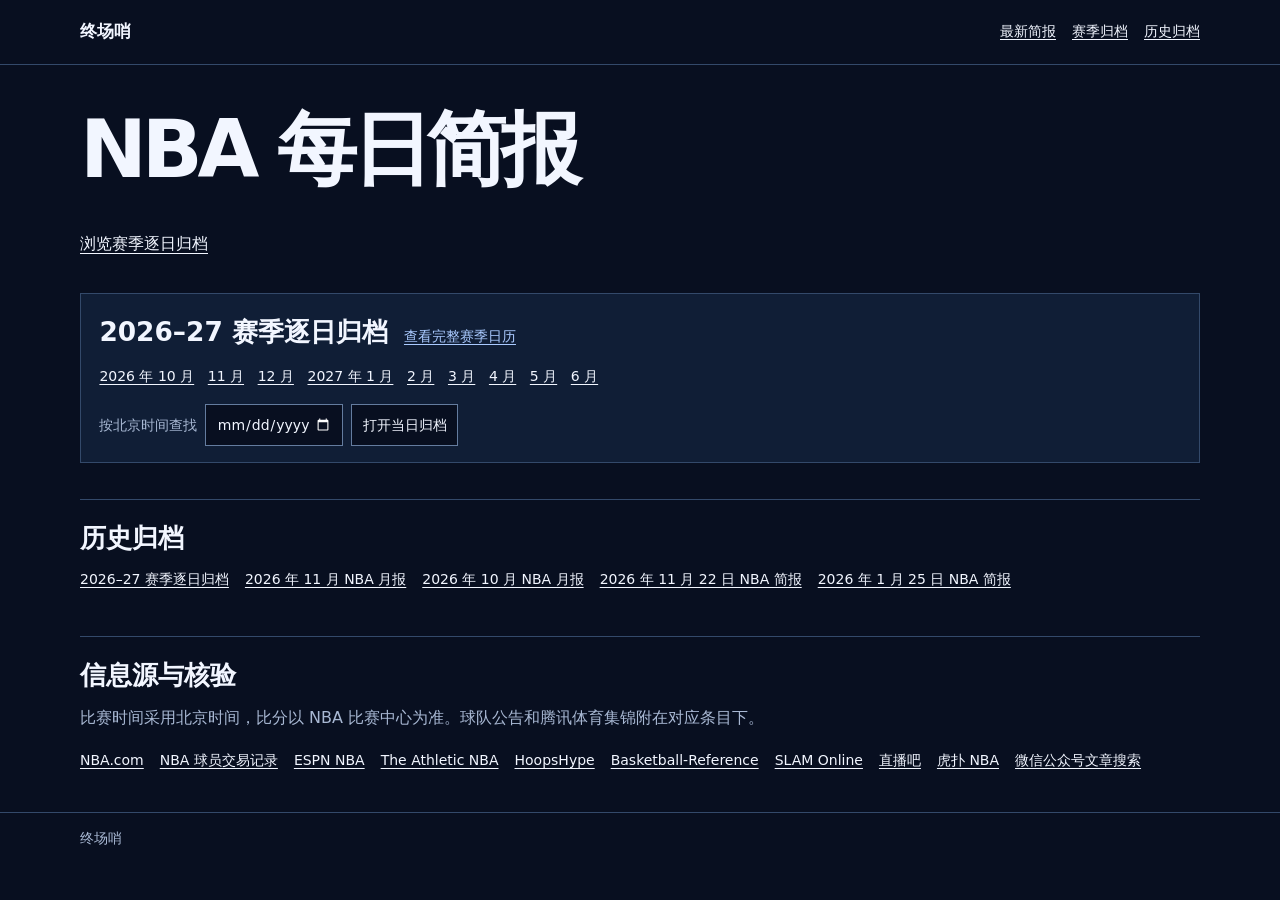
==== commit 698f4670: "Publish the latest daily NBA briefing directly on the homepage" ====
--- a/index.html
+++ b/index.html
@@ -3,94 +3,74 @@
 <head>
 <meta charset="utf-8">
 <meta name="viewport" content="width=device-width,initial-scale=1">
-<meta name="description" content="面向手机阅读的 NBA 比赛战报和官方交易、签约资讯。">
-<title>终场哨｜NBA 资讯简报</title>
+<meta name="description" content="最新 NBA 每日简报、完赛比分、腾讯体育集锦和赛季逐日归档。">
+<title>终场哨｜NBA 每日简报</title>
 <style>
-:root{color-scheme:dark;--ink:#f2f6ff;--paper:#080f20;--muted:#a8b8d3;--line:#33496a;--panel:#101e36;--accent:#aacaff;--mono:Consolas,"SFMono-Regular",monospace}
+:root{color-scheme:dark;--ink:#f2f6ff;--paper:#080f20;--muted:#a8b8d3;--line:#33496a;--panel:#101e36;--accent:#aacaff}
 *{box-sizing:border-box}
 body{margin:0;background:var(--paper);color:var(--ink);font:1rem/1.65 "PingFang SC","Microsoft YaHei",system-ui,sans-serif}
 a{color:inherit;text-underline-offset:.24em}
 a:hover{text-decoration-thickness:2px}
-:focus-visible{outline:2px solid currentColor;outline-offset:4px}
+:focus-visible{outline:2px solid var(--accent);outline-offset:4px}
 .wrap{width:min(100% - 3rem,70rem);margin-inline:auto}
 header{border-bottom:1px solid var(--line)}
 .top{min-height:4rem;display:flex;align-items:center;justify-content:space-between;gap:1rem}
 .brand{font-size:1.05rem;font-weight:800;text-decoration:none;white-space:nowrap}
-nav,.links{display:flex;gap:.4rem 1rem;flex-wrap:wrap}
+nav,.links{display:flex;gap:.35rem 1rem;flex-wrap:wrap}
 nav a,.links a{font-size:.875rem;display:inline-flex;align-items:center;min-height:2.5rem}
-.mast{display:flex;justify-content:space-between;align-items:end;gap:1.2rem;padding:2.25rem 0 1.55rem}
-.mast h1{font-size:clamp(2.65rem,8vw,6.2rem);letter-spacing:-.09em;line-height:1.08;margin:.2rem 0 .45rem}
-.kicker,.issue time,.board,.score{font-family:var(--mono)}
-.kicker{font-size:.82rem;letter-spacing:.15em}
-.mast p,.issue,.meta,.channels p,footer{color:var(--muted)}
-.mast p,.issue{margin:0}
-.issue{border-left:1px solid var(--line);padding-left:1.1rem;font-size:.875rem;white-space:nowrap}
-.issue time{display:block;font-size:1.2rem;font-weight:700;color:var(--ink)}
-.season-archive{margin:0 0 1.4rem;padding:1rem 1.15rem;border:1px solid var(--line);background:var(--panel);scroll-margin-top:1rem}
+.mast{display:flex;justify-content:space-between;align-items:end;gap:1.2rem;padding:2.5rem 0 1.25rem}
+.mast h1{font-size:clamp(2.55rem,7vw,5rem);letter-spacing:-.065em;line-height:1.12;margin:0}
+.issue,.meta,.channels p,footer{color:var(--muted)}
+.issue{border-left:1px solid var(--line);padding-left:1rem;margin:0;font-size:.875rem;white-space:nowrap}
+.issue time{display:block;font:700 1.2rem Consolas,monospace;color:var(--ink)}
+.overview{display:flex;justify-content:space-between;align-items:center;gap:.35rem 1rem;flex-wrap:wrap;background:var(--panel);border:1px solid var(--line);padding:.55rem 1rem}
+.overview p{margin:.3rem 0}
+.overview a{color:var(--accent);font-size:.875rem;display:inline-flex;align-items:center;min-height:2.5rem}
+.filters{display:flex;flex-wrap:wrap;gap:.5rem;margin:1rem 0 0}
+button,.season-date input{background:var(--paper);border:1px solid #647c9f;font:inherit;font-size:.875rem;padding:.3rem .65rem;min-height:2.65rem;color:inherit}
+button{cursor:pointer}
+button[aria-pressed=true]{background:var(--accent);color:var(--paper);border-color:var(--accent)}
+.grid{display:grid;grid-template-columns:repeat(2,minmax(0,1fr));column-gap:1.25rem;margin-top:.85rem;border-top:1px solid var(--line)}
+.story{min-width:0;border-bottom:1px solid var(--line);padding:.95rem 0 .8rem;display:flex;flex-direction:column}
+.story h2{margin:.28rem 0 .4rem;font-size:clamp(1.15rem,2.35vw,1.65rem);line-height:1.35}
+.story p{margin:.1rem 0 .35rem}
+.meta{display:flex;gap:.35rem .75rem;flex-wrap:wrap;font-size:.83rem}
+.meta time{font-family:Consolas,monospace}
+.story .links{margin-top:auto}
+.video-link{color:var(--accent);font-weight:700}
+.season-archive,.archive,.channels{margin-top:2.25rem;scroll-margin-top:1rem}
+.season-archive{padding:1rem 1.15rem;border:1px solid var(--line);background:var(--panel)}
 .season-heading{display:flex;align-items:baseline;flex-wrap:wrap;gap:.25rem 1rem}
-.season-heading h2{margin:0;font-size:clamp(1.25rem,3vw,1.65rem)}
+.season-heading h2,.archive h2,.channels h2{margin:0;font-size:clamp(1.25rem,3vw,1.65rem)}
 .season-heading a{color:var(--accent);font-size:.875rem}
-.season-archive nav{gap:.1rem .9rem;margin:.25rem 0 .5rem}
+.season-archive nav{gap:.1rem .85rem;margin:.2rem 0 .45rem}
 .season-date{display:flex;align-items:center;flex-wrap:wrap;gap:.5rem}
 .season-date label{font-size:.875rem;color:var(--muted)}
-.season-date input{min-height:2.65rem;border:1px solid #647c9f;background:var(--paper);color:var(--ink);padding:.3rem .55rem;font:inherit;font-size:.875rem}
-.lead{background:var(--panel);color:var(--ink);position:relative;overflow:hidden;display:grid;grid-template-columns:1.55fr 1fr}
-.lead-copy{position:relative;z-index:1;padding:clamp(1.4rem,4.8vw,3.2rem)}
-.meta{display:flex;gap:.3rem .75rem;flex-wrap:wrap;font-size:.875rem}
-.meta time{font-family:var(--mono)}
-.lead .meta,.lead-copy p{color:#c5d0e3}
-.lead h2{font-size:clamp(1.95rem,4.3vw,3.7rem);letter-spacing:-.065em;line-height:1.15;margin:.7rem 0}
-.lead-copy p{margin:.6rem 0}
-.board{display:flex;align-items:center;gap:.75rem 1rem;flex-wrap:wrap;font-weight:700;font-size:clamp(1rem,2.4vw,1.45rem)}
-.score{font-size:clamp(2.2rem,5.7vw,4.2rem);letter-spacing:-.07em;line-height:1.12}
-.court{position:relative;display:grid;place-items:center;height:100%;min-height:11rem;background:radial-gradient(ellipse,#264775,var(--panel) 73%)}
-.court::before{content:"";position:absolute;inset:10% 7%;border:1px solid #ffffff47;border-radius:.3rem;background:linear-gradient(90deg,transparent calc(50% - .5px),#ffffff4d calc(50% - .5px),#ffffff4d calc(50% + .5px),transparent calc(50% + .5px))}
-.court::after{content:"";width:62%;aspect-ratio:1;border-radius:50%;border:1px solid #ffffff75;box-shadow:0 0 0 14px #ffffff08,inset 0 0 0 13px #ffffff0b,0 0 32px #ffffff14;background:repeating-linear-gradient(-34deg,transparent 0 13px,#ffffff1c 14px 15px)}
-.feed,.archive,.channels{margin-top:2.45rem;scroll-margin-top:1rem}
-.section-head{display:flex;justify-content:space-between;align-items:end;gap:.6rem;border-bottom:2px solid;padding-bottom:.65rem}
-.section-head h2,.archive h2,.channels h2{margin:0;font-size:clamp(1.5rem,3vw,2.2rem);line-height:1.25;letter-spacing:-.04em}
-.section-head p{margin:0;color:var(--muted);font-size:.875rem}
-.filters{display:flex;flex-wrap:wrap;gap:.5rem;margin:1rem 0}
-button{background:transparent;border:1px solid #647c9f;font:inherit;font-size:.875rem;padding:.3rem .8rem;min-height:2.65rem;cursor:pointer;color:inherit}
-button[aria-pressed=true]{background:var(--accent);color:var(--paper);border-color:var(--accent)}
-.grid{display:grid;grid-template-columns:repeat(2,minmax(0,1fr));border-top:1px solid var(--line)}
-.story{min-width:0;border-bottom:1px solid var(--line);padding:1.05rem 1.2rem 1rem 0;display:flex;flex-direction:column}
-.story:nth-child(even of :not([hidden])){padding-inline:1.2rem 0;border-left:1px solid var(--line)}
-.story h3{margin:.35rem 0 .45rem;font-size:clamp(1.2rem,2.35vw,1.6rem);line-height:1.35}
-.story p{margin:.15rem 0 .45rem;color:#c5d0e3}
-.story .result{font-size:.9rem;color:var(--ink)}
-.result strong{font-family:var(--mono);padding-inline:.22rem}
-.story .links{margin-top:auto}
-.links .video-link{color:var(--accent);font-weight:700}
-.video-link::before{content:"";border-top:.33em solid transparent;border-bottom:.33em solid transparent;border-left:.47em solid currentColor;margin-right:.42em}
-.archive,.channels{border-top:2px solid;padding-top:1.15rem}
-.archive .links{margin-top:.45rem}
-.channels{padding-bottom:2.2rem}
-.channels p{margin:.65rem 0}
-.channels .links{gap:.2rem 1rem}
+.archive,.channels{border-top:1px solid var(--line);padding-top:1rem}
+.channels{padding-bottom:2rem}
+.channels p{margin:.55rem 0}
 footer{border-top:1px solid var(--line);padding:.85rem 0;font-size:.875rem}
 [hidden]{display:none!important}
 @media(max-width:700px){
   .wrap{width:calc(100% - 2rem)}
   .top{min-height:3.45rem}
-  .mast{align-items:start;flex-direction:column;gap:.65rem;padding:1.6rem 0 1.15rem}
-  .issue{display:flex;align-items:center;gap:.55rem;border:0;padding:0}
+  .mast{align-items:start;flex-direction:column;gap:.6rem;padding:1.6rem 0 1rem}
+  .issue{display:flex;gap:.5rem;align-items:baseline;border:0;padding:0}
   .issue time{font-size:1rem}
-  .lead,.grid{grid-template-columns:1fr}
-  .court{min-height:8.5rem;max-height:8.5rem;overflow:hidden}
-  .court::after{width:9.5rem}
-  .story,.story:nth-child(even of :not([hidden])){padding:1rem 0;border-left:0}
-  .feed,.archive,.channels{margin-top:1.65rem}
+  .grid{grid-template-columns:1fr}
+  .season-archive,.archive,.channels{margin-top:1.6rem}
 }
 </style>
 </head>
 <body id="top">
-<header><div class="wrap top"><a href="#top" class="brand">终场哨</a><nav aria-label="站内导航"><a href="#season">赛季归档</a><a href="#feed">快讯</a><a href="#archive">历史归档</a><a href="#sources">信息源</a></nav></div></header>
+<header><div class="wrap top"><a href="#top" class="brand">终场哨</a><nav aria-label="站内导航"><a href="#latest-brief">最新简报</a><a href="#season">赛季归档</a><a href="#archive">历史归档</a></nav></div></header>
 <main class="wrap">
-  <div class="mast">
-    <div><div class="kicker" lang="en">NBA NEWS BRIEF</div><h1>NBA 资讯简报</h1><p>完赛比分、关键回合与球队官宣。</p></div>
-    <p class="issue">本期 · 北京时间 <time datetime="2026-11-22">2026.11.22</time></p>
-  </div>
+<!-- latest-brief:start -->
+  <section id="latest-brief" aria-labelledby="brief-title">
+    <div class="mast"><h1 id="brief-title">NBA 每日简报</h1></div>
+    <p><a href="./archive/daily/index.html">浏览赛季逐日归档</a></p>
+  </section>
+<!-- latest-brief:end -->
   <section class="season-archive" id="season" aria-labelledby="season-title">
     <div class="season-heading">
       <h2 id="season-title">2026–27 赛季逐日归档</h2>
@@ -109,80 +89,9 @@
     </nav>
     <form class="season-date" action="./archive/daily/index.html">
       <label for="season-date">按北京时间查找</label>
-      <input id="season-date" name="date" type="date" min="2026-10-01" max="2027-06-30" value="2026-11-22" required>
+      <input id="season-date" name="date" type="date" min="2026-10-01" max="2027-06-30" required>
       <button type="submit">打开当日归档</button>
-      <a id="latest-scores" href="./archive/daily/index.html?date=2026-11-22#daily-brief">查看最新每日简报</a>
     </form>
-  </section>
-  <script src="./archive/daily/data.js?v=2"></script>
-  <script>
-    if (typeof nbaArchiveData !== 'undefined') {
-      const { cutoff } = nbaArchiveData;
-      document.querySelector('#season-date').value = cutoff;
-      document.querySelector('#latest-scores').href = './archive/daily/index.html?date=' + cutoff + '#daily-brief';
-    }
-  </script>
-  <article class="lead" aria-labelledby="lead-title">
-    <div class="lead-copy">
-      <div class="meta"><time datetime="2026-11-22">11 月 22 日</time><span>常规赛 · 已完赛</span></div>
-      <h2 id="lead-title">文班亚马 50 分 19 篮板，马刺主场大胜</h2>
-      <div class="board"><span>马刺</span><strong class="score">114 : 91</strong><span>鹈鹕</span></div>
-      <p>维克托·文班亚马带领圣安东尼奥拿下胜利，鹈鹕后卫杰里迈亚·费尔斯得到 29 分。NBA 官方赛程列为美国当地 11 月 21 日。</p>
-      <div class="links"><a href="https://www.nba.com/game/nop-vs-sas-0022600278">NBA 比赛中心</a><a href="https://m.zhibo8.com/news/web/nba/2026-11-22/match2143978date2026vnative.htm">直播吧战报</a><a class="video-link" href="https://v.qq.com/x/cover/mzc00200uzz70wc/m4103pmkdgb.html" aria-label="马刺对鹈鹕 · 腾讯体育全场集锦">腾讯体育全场集锦</a></div>
-    </div>
-    <div class="court" aria-hidden="true"></div>
-  </article>
-  <section class="feed" id="feed" aria-labelledby="feed-title">
-    <div class="section-head"><h2 id="feed-title">更多快讯</h2><p id="count" role="status">6 条 · 日期倒序</p></div>
-    <div class="filters" role="group" aria-label="筛选快讯" hidden>
-      <button type="button" data-filter="all" aria-pressed="true">全部</button>
-      <button type="button" data-filter="game" aria-pressed="false">比赛</button>
-      <button type="button" data-filter="move" aria-pressed="false">交易与签约</button>
-    </div>
-    <div class="grid">
-        <article class="story" data-kind="game">
-          <div class="meta"><time datetime="2026-11-22">11 月 22 日</time><span>常规赛 · 已完赛</span></div>
-          <h3>穆雷补篮准绝杀，国王险胜绿军</h3>
-          <p class="result">国王 <strong>97 : 96</strong> 凯尔特人</p>
-          <p>普理查德在剩 11 秒时帮凯尔特人反超。基根·穆雷抢到进攻篮板，在剩 5 秒时补进制胜球。</p>
-          <div class="links"><a href="https://www.nba.com/celtics/news/game-recap-keys-20261122-bossac">凯尔特人官方战报</a><a class="video-link" href="https://v.qq.com/x/cover/mzc002009t474q1/b4103abku36.html" aria-label="国王对凯尔特人 · 腾讯体育全场集锦">腾讯体育全场集锦</a></div>
-        </article>
-        <article class="story" data-kind="game">
-          <div class="meta"><time datetime="2026-11-22">11 月 22 日</time><span>常规赛 · 已完赛</span></div>
-          <h3>麦克丹尼尔斯拿下 25 分，森林狼击败灰熊</h3>
-          <p class="result">森林狼 <strong>104 : 95</strong> 灰熊</p>
-          <p>明尼苏达主场将孟菲斯限制在 95 分。杰登·麦克丹尼尔斯拿下 25 分，森林狼赛后战绩来到 12 胜 5 负。</p>
-          <div class="links"><a href="https://www.nba.com/watch/video/game-recap-timberwolves-104-grizzlies-95-nov-21?collection=2026-27-game-recaps&amp;plsrc=nba">NBA 官方集锦</a><a href="https://www.cbssports.com/nba/news/timberwolves-stifle-grizzlies-behind-jaden-mcdaniels-25-points/">CBS Sports 战报</a><a class="video-link" href="https://v.qq.com/x/cover/mzc00200awmynuf/r4103neh1x5.html" aria-label="森林狼对灰熊 · 腾讯体育全场集锦">腾讯体育全场集锦</a></div>
-        </article>
-        <article class="story" data-kind="game">
-          <div class="meta"><time datetime="2026-11-22">11 月 22 日</time><span>常规赛 · 已完赛</span></div>
-          <h3>布里奇斯压哨三分，尼克斯一分险胜</h3>
-          <p class="result">尼克斯 <strong>97 : 96</strong> 开拓者</p>
-          <p>米卡尔·布里奇斯在终场时投中制胜三分。杰伦·布伦森得到 30 分，尼克斯在主场拿下比赛。</p>
-          <div class="links"><a href="https://www.nba.com/watch/video/game-recap-knicks-97-trail-blazers-96-nov-21">NBA 官方集锦</a><a href="https://m.zhibo8.com/news/web/nba/2026-11-22/match2143975date2026vnative.htm">直播吧战报</a><a class="video-link" href="https://v.qq.com/x/cover/mzc00200pq3yfos/x410333nb81.html" aria-label="尼克斯对开拓者 · 腾讯体育全场集锦">腾讯体育全场集锦</a></div>
-        </article>
-        <article class="story" data-kind="game">
-          <div class="meta"><time datetime="2026-11-22">11 月 22 日</time><span>常规赛 · 已完赛</span></div>
-          <h3>76 人守住三分优势，希罗空砍 50 分</h3>
-          <p class="result">76 人 <strong>132 : 129</strong> 雄鹿</p>
-          <p>勒布朗·詹姆斯第四节拿到 13 分，费城取得五连胜。泰勒·希罗得到 50 分，终场前命中的追平三分因超时无效。</p>
-          <div class="links"><a href="https://www.nba.com/watch/video/game-recap-76ers-132-bucks-129-nov-21">NBA 官方集锦</a><a href="https://m.zhibo8.com/news/web/nba/2026-11-22/match2143974date2026vnative.htm">直播吧战报</a><a class="video-link" href="https://v.qq.com/x/cover/mzc002007q9yrom/u4103wekb0u.html" aria-label="76 人对雄鹿 · 腾讯体育全场集锦">腾讯体育全场集锦</a></div>
-        </article>
-        <article class="story" data-kind="move">
-          <div class="meta"><time datetime="2026-11-18">11 月 18 日</time><span>签约官宣</span></div>
-          <h3>骑士用双向合同签下扎克·奥斯汀</h3>
-          
-          <p>克利夫兰签下前锋扎克·奥斯汀，同时裁掉莱利·米尼克斯。签约前，奥斯汀在本赛季出战的 3 场发展联盟比赛中场均得到 31.3 分。</p>
-          <div class="links"><a href="https://www.nba.com/cavaliers/news/releases-zack-austin-261118">骑士官方公告</a></div>
-        </article>
-        <article class="story" data-kind="move">
-          <div class="meta"><time datetime="2026-11-09">11 月 9 日</time><span>交易官宣</span></div>
-          <h3>雷霆用两个次轮签换来尼克·克利福德</h3>
-          
-          <p>国王得到经由爵士的 2028 年次轮签和经由森林狼的 2030 年次轮签，两枚均无保护。交易由两队在美国当地 11 月 8 日公布，对应北京时间 11 月 9 日。</p>
-          <div class="links"><a href="https://www.nba.com/thunder/news/nique-clifford-261108">雷霆官方公告</a><a href="https://www.nba.com/kings/news/sacramento-kings-complete-trade">国王官方公告</a></div>
-        </article>
-    </div>
   </section>
   <section class="archive" id="archive" aria-labelledby="archive-title">
     <h2 id="archive-title">历史归档</h2>
@@ -196,29 +105,25 @@
   </section>
   <section class="channels" id="sources" aria-labelledby="sources-title">
     <h2 id="sources-title">信息源与核验</h2>
-    <p>本期 7 条。比赛日期采用北京时间，NBA.com 的比赛页面使用美国当地赛程日期。交易与签约以球队公告为准。同日比赛按编辑顺序排列。</p>
-    <p>本期比分回查 NBA.com，战报细节参考球队官网、直播吧及 CBS Sports。下列入口供后续追踪。所提供的 china.nbn.cn 本次未能访问。</p>
+    <p>比赛时间采用北京时间，比分以 NBA 比赛中心为准。球队公告和腾讯体育集锦附在对应条目下。</p>
     <div class="links"><a href="https://www.nba.com/games">NBA.com</a><a href="https://www.nba.com/players/transactions">NBA 球员交易记录</a><a href="https://www.espn.com/nba/">ESPN NBA</a><a href="https://www.nytimes.com/athletic/nba/">The Athletic NBA</a><a href="https://hoopshype.com/">HoopsHype</a><a href="https://www.basketball-reference.com/">Basketball-Reference</a><a href="https://www.slamonline.com/">SLAM Online</a><a href="https://www.zhibo8.com/">直播吧</a><a href="https://nba.hupu.com/">虎扑 NBA</a><a href="https://weixin.sogou.com/weixin?type=2&amp;query=NBA">微信公众号文章搜索</a></div>
   </section>
 </main>
-<footer><div class="wrap">终场哨 · 2026 年 11 月 22 日</div></footer>
+<footer><div class="wrap">终场哨</div></footer>
 <script>
   const filters = document.querySelector('.filters');
-  const buttons = [...filters.querySelectorAll('button')];
-  const stories = [...document.querySelectorAll('.story')];
-  const count = document.querySelector('#count');
-  filters.hidden = false;
-  filters.addEventListener('click', (event) => {
-    const button = event.target.closest('button[data-filter]');
-    if (!button) return;
-    const selected = button.dataset.filter;
-    buttons.forEach((option) => option.setAttribute('aria-pressed', String(option === button)));
-    stories.forEach((story) => {
-      story.hidden = selected !== 'all' && story.dataset.kind !== selected;
+  if (filters) {
+    const buttons = [...filters.querySelectorAll('button')];
+    const stories = [...document.querySelectorAll('.story')];
+    filters.hidden = false;
+    filters.addEventListener('click', event => {
+      const button = event.target.closest('button[data-filter]');
+      if (!button) return;
+      const selected = button.dataset.filter;
+      buttons.forEach(option => option.setAttribute('aria-pressed', String(option === button)));
+      stories.forEach(story => { story.hidden = selected !== 'all' && story.dataset.kind !== selected; });
     });
-    const visible = stories.filter((story) => !story.hidden).length;
-    count.textContent = visible + ' 条 · 日期倒序';
-  });
+  }
 </script>
 </body>
 </html>
